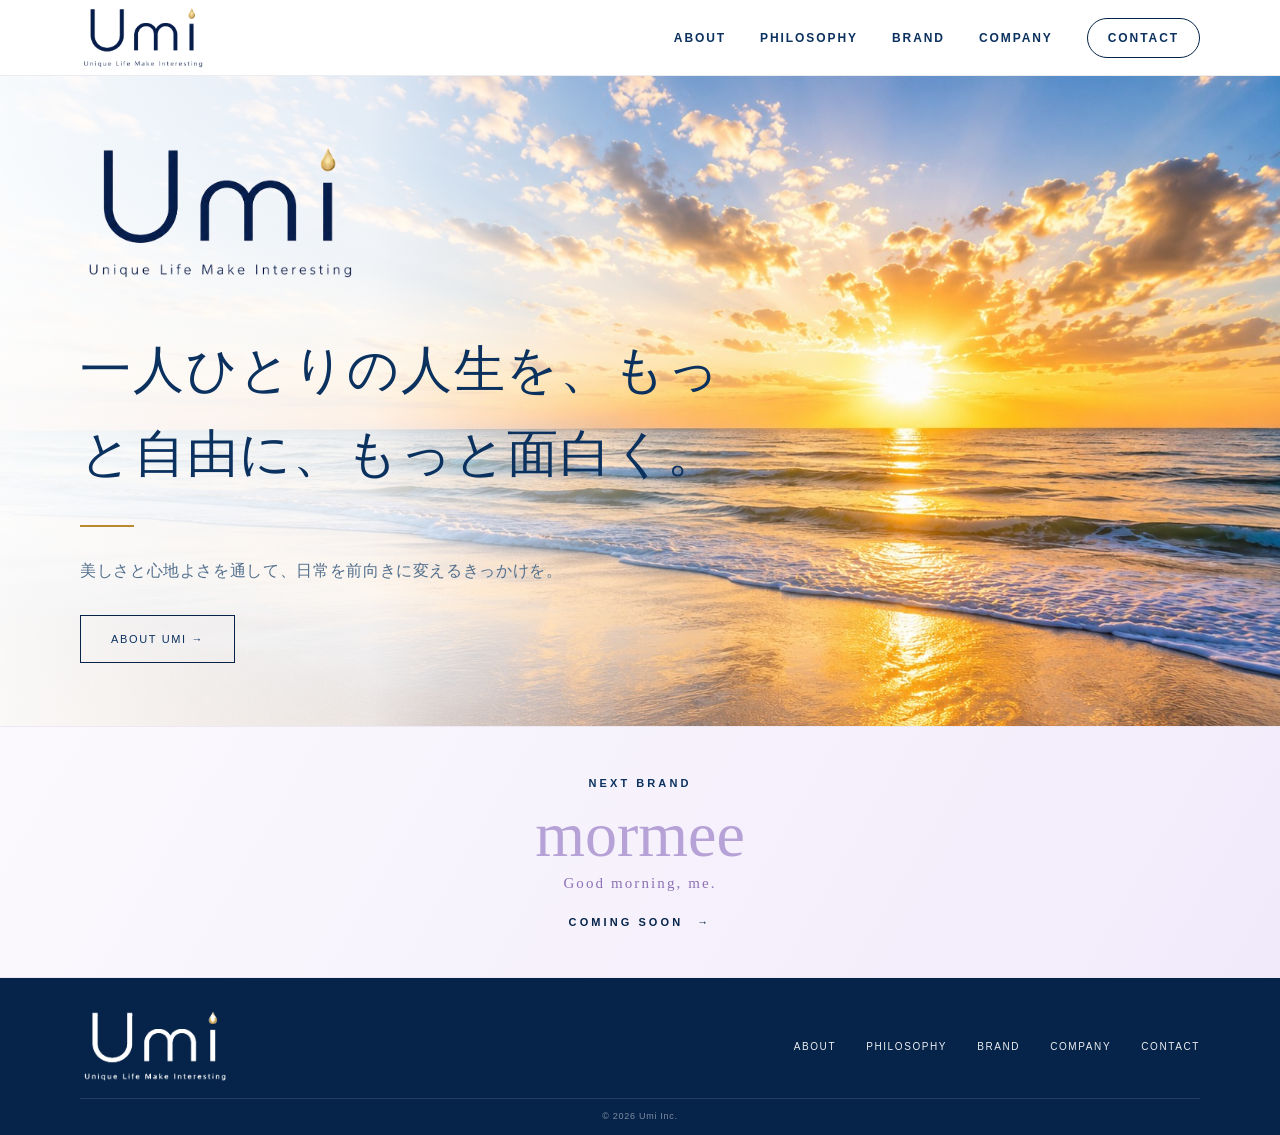
==== index.html @ b60932fe "Add files via upload" ====
<!doctype html>
<html lang="ja">
<head>
<meta charset="utf-8">
<meta name="viewport" content="width=device-width,initial-scale=1">
<title>Umi株式会社 | Unique Life Make Interesting</title>
<link rel="stylesheet" href="style.css">
</head>
<body>
<header>
  <div class="wrap nav">
    <a href="index.html"><img class="nav-logo" src="umi-logo.png" alt="Umi"></a>
    <nav class="navlinks">
      <a href="about.html">ABOUT</a>
      <a href="philosophy.html">PHILOSOPHY</a>
      <a href="brand.html">BRAND</a>
      <a href="company.html">COMPANY</a>
      <a class="contact" href="mailto:info@umi-beauty.com">CONTACT</a>
    </nav>
  </div>
</header>

<main>
  <section class="hero">
    <div class="wrap hero-inner">
      <div class="hero-copy">
        <img class="hero-logo" src="umi-logo.png" alt="Umi">
        <h1><span>一人ひとりの人生を、</span><span>もっと自由に、もっと面白く。</span></h1>
        <div class="gold-line"></div>
        <p>美しさと心地よさを通して、日常を前向きに変えるきっかけを。</p>
        <a class="btn" href="about.html">ABOUT UMI →</a>
      </div>
    </div>
  </section>

  <section class="next-brand">
    <a class="next-brand-link" href="brand.html">
      <div class="next-brand-kicker">NEXT BRAND</div>
      <div class="next-brand-name">mormee</div>
      <div class="next-brand-tag">Good morning, me.</div>
      <div class="next-brand-coming">COMING SOON <span>→</span></div>
    </a>
  </section>
</main>

<footer>
  <div class="wrap">
    <div class="footer">
      <a class="footer-brand" href="index.html">
        <img class="footer-logo" src="umi-logo-footer.png" alt="Umi">
      </a>
      <nav class="footer-links">
        <a href="about.html">ABOUT</a>
        <a href="philosophy.html">PHILOSOPHY</a>
        <a href="brand.html">BRAND</a>
        <a href="company.html">COMPANY</a>
        <a href="mailto:info@umi-beauty.com">CONTACT</a>
      </nav>
    </div>
    <div class="copy">© 2026 Umi Inc.</div>
  </div>
</footer>
</body>
</html>
---- style.css ----
:root{
  --deep:#06244a;
  --ink:#0b315f;
  --muted:#6d8198;
  --gold:#b98a2f;
  --lav:#f7f3fb;
  --line:#dfe5eb;
}
*{box-sizing:border-box}
html,body{margin:0;padding:0}
body{font-family:"Yu Mincho","Hiragino Mincho ProN","Noto Serif JP",serif;color:var(--ink);background:#fff}
a{color:inherit;text-decoration:none}
img{display:block;max-width:100%}
.wrap{width:min(1120px,calc(100% - 48px));margin:auto}

/* HEADER */
header{height:76px;background:#fff;border-bottom:1px solid rgba(6,36,74,.08);display:flex;align-items:center;position:relative;z-index:10}
.nav{display:flex;align-items:center;justify-content:space-between}
.nav-logo{width:126px;height:auto}
.navlinks{display:flex;align-items:center;gap:34px;font-family:Arial,sans-serif;font-size:12px;font-weight:700;letter-spacing:.16em}
.navlinks .contact{border:1px solid var(--deep);border-radius:30px;padding:12px 20px}

/* HOME HERO */
.hero{
  min-height:650px;
  background-image:linear-gradient(90deg,rgba(255,255,255,.96) 0%,rgba(255,255,255,.83) 29%,rgba(255,255,255,.18) 54%,rgba(255,255,255,0) 70%),url("home-bg.jpg");
  background-size:cover;
  background-position:center center;
}
.hero-inner{min-height:650px;display:flex;align-items:center}
.hero-copy{width:min(650px,62%);padding:46px 0}
.hero-logo{width:280px;margin-bottom:42px}
.hero h1{font-size:clamp(36px,4vw,60px);line-height:1.65;font-weight:400;letter-spacing:.035em;margin:0}
.gold-line{width:54px;height:2px;background:var(--gold);margin:28px 0}
.hero p{font-size:16px;line-height:2;color:#526f8d;letter-spacing:.04em;margin:0 0 28px}
.btn{display:inline-block;border:1px solid var(--deep);padding:17px 30px;font-family:Arial,sans-serif;font-size:11px;letter-spacing:.15em}

/* COMPACT NEXT BRAND */
.next-brand{background:linear-gradient(120deg,#fbf9fd,#f1eafb);border-top:1px solid #eee8f4;border-bottom:1px solid #eee8f4}
.next-brand-link{min-height:250px;display:flex;flex-direction:column;align-items:center;justify-content:center;padding:38px 20px;transition:.25s}
.next-brand-link:hover{background:rgba(255,255,255,.28)}
.next-brand-kicker,.next-brand-coming{font-family:Arial,sans-serif;font-size:11px;font-weight:700;letter-spacing:.28em}
.next-brand-name{font-size:64px;line-height:1;margin:14px 0 8px;color:#b6a2d6}
.next-brand-tag{font-family:Georgia,serif;font-size:15px;letter-spacing:.14em;color:#8d72b5}
.next-brand-coming{margin-top:24px;color:var(--deep)}
.next-brand-coming span{margin-left:8px}

/* GENERIC INNER PAGES */
.page-hero{padding:68px 0 58px;background:#f7f9fb;border-bottom:1px solid var(--line)}
.crumb{font-family:Arial,sans-serif;font-size:10px;letter-spacing:.12em;color:#7890a8;margin-bottom:34px}
.page-hero h1{font-size:58px;font-weight:400;margin:0 0 18px}
.page-hero p{color:#8191a3}
.image-band{height:330px;background-size:cover;background-position:center}
.about-image{background-image:url("about-bg.jpg")}
.company-image{background-image:url("company-bg.jpg")}
.content{padding:76px 0}
.split{display:grid;grid-template-columns:1.15fr .85fr;gap:70px}
.eyebrow{font-family:Arial,sans-serif;font-size:11px;font-weight:700;letter-spacing:.25em;margin-bottom:28px}
.quote,.title{font-size:36px;line-height:1.65;margin:0 0 24px}
.lead{font-size:15px;line-height:2;color:#647b92}
.box{background:#f7f9fb;padding:44px}
.brand-panel{min-height:520px;background:linear-gradient(rgba(248,244,251,.84),rgba(248,244,251,.84)),url("brand-bg.jpg") center/cover;display:flex;align-items:center;justify-content:center;text-align:center;padding:60px 20px}
.coming{font-family:Arial,sans-serif;font-size:12px;font-weight:700;letter-spacing:.28em}
.mormee{font-size:76px;color:#b5a1d6;margin:18px 0 4px}
.tag{letter-spacing:.14em;color:#8d72b5}
.info{margin:0}.row{display:grid;grid-template-columns:180px 1fr;padding:22px 0;border-bottom:1px solid var(--line)}dt{font-weight:700}

/* PHILOSOPHY */
.philosophy-shell{background:linear-gradient(rgba(255,253,249,.92),rgba(255,253,249,.92)),url("philosophy-bg.jpg") center/cover fixed;padding:70px 20px}
.philosophy-wrap{max-width:850px;margin:auto}
.philosophy-card{background:rgba(255,255,255,.82);padding:60px 70px;box-shadow:0 18px 50px rgba(20,45,70,.06)}
.philosophy-heading{text-align:center;margin-bottom:30px}
.philosophy-heading .jp{font-size:18px;letter-spacing:.18em}
.philosophy-heading h1{font-size:50px;font-weight:400;margin:10px 0}
.rule{width:56px;height:2px;background:var(--gold);margin:22px auto}
.philo-row{display:grid;grid-template-columns:150px 1fr;gap:34px;padding:36px 0;border-bottom:1px solid rgba(185,138,47,.45)}
.icon-wrap{display:flex;justify-content:center}
.philo-icon{width:105px;height:105px;border:1px solid var(--gold);border-radius:50%;display:flex;align-items:center;justify-content:center}
.philo-icon svg{width:68px;fill:none;stroke:var(--ink);stroke-width:1.8}
.philo-copy .label{font-size:25px;color:var(--gold);letter-spacing:.12em}
.philo-copy .sub{font-size:19px;font-weight:700;margin:10px 0}
.philo-copy p{white-space:pre-line;line-height:1.9;margin:0}
.ripple-mark{text-align:center;padding-top:28px}.ripple-mark svg{width:72px;fill:none;stroke:var(--gold);stroke-width:1.5}

/* FOOTER */
footer{background:var(--deep);color:#fff;padding:24px 0 14px}
.footer{min-height:88px;display:flex;align-items:center;justify-content:space-between;gap:36px}
.footer-brand{display:block}
.footer-logo{width:150px;height:auto}
.footer-links{display:flex;align-items:center;gap:30px;flex-wrap:wrap;font-family:Arial,sans-serif;font-size:10px;letter-spacing:.16em}
.footer-links a{opacity:.92}
.copy{text-align:center;border-top:1px solid rgba(255,255,255,.12);padding-top:12px;margin-top:8px;font-family:Arial,sans-serif;font-size:9px;letter-spacing:.08em;color:rgba(255,255,255,.48)}

@media(max-width:800px){
  .wrap{width:min(100% - 30px,1120px)}
  header{height:auto;padding:14px 0}
  .nav{align-items:flex-start}.nav-logo{width:105px}
  .navlinks{gap:12px;font-size:9px;flex-wrap:wrap;justify-content:flex-end}
  .navlinks .contact{padding:8px 12px}
  .hero,.hero-inner{min-height:620px}
  .hero{background-image:linear-gradient(90deg,rgba(255,255,255,.93),rgba(255,255,255,.50)),url("home-bg.jpg");background-position:62% center}
  .hero-copy{width:100%}.hero-logo{width:220px}
  .hero h1{font-size:36px}
  .next-brand-name{font-size:54px}
  .split{grid-template-columns:1fr;gap:30px}
  .philosophy-card{padding:40px 24px}
  .philo-row{grid-template-columns:1fr}.philo-copy{text-align:center}
  .footer{flex-direction:column;justify-content:center;text-align:center;padding:10px 0}
  .footer-links{justify-content:center;gap:18px}
  .footer-logo{width:135px}
}
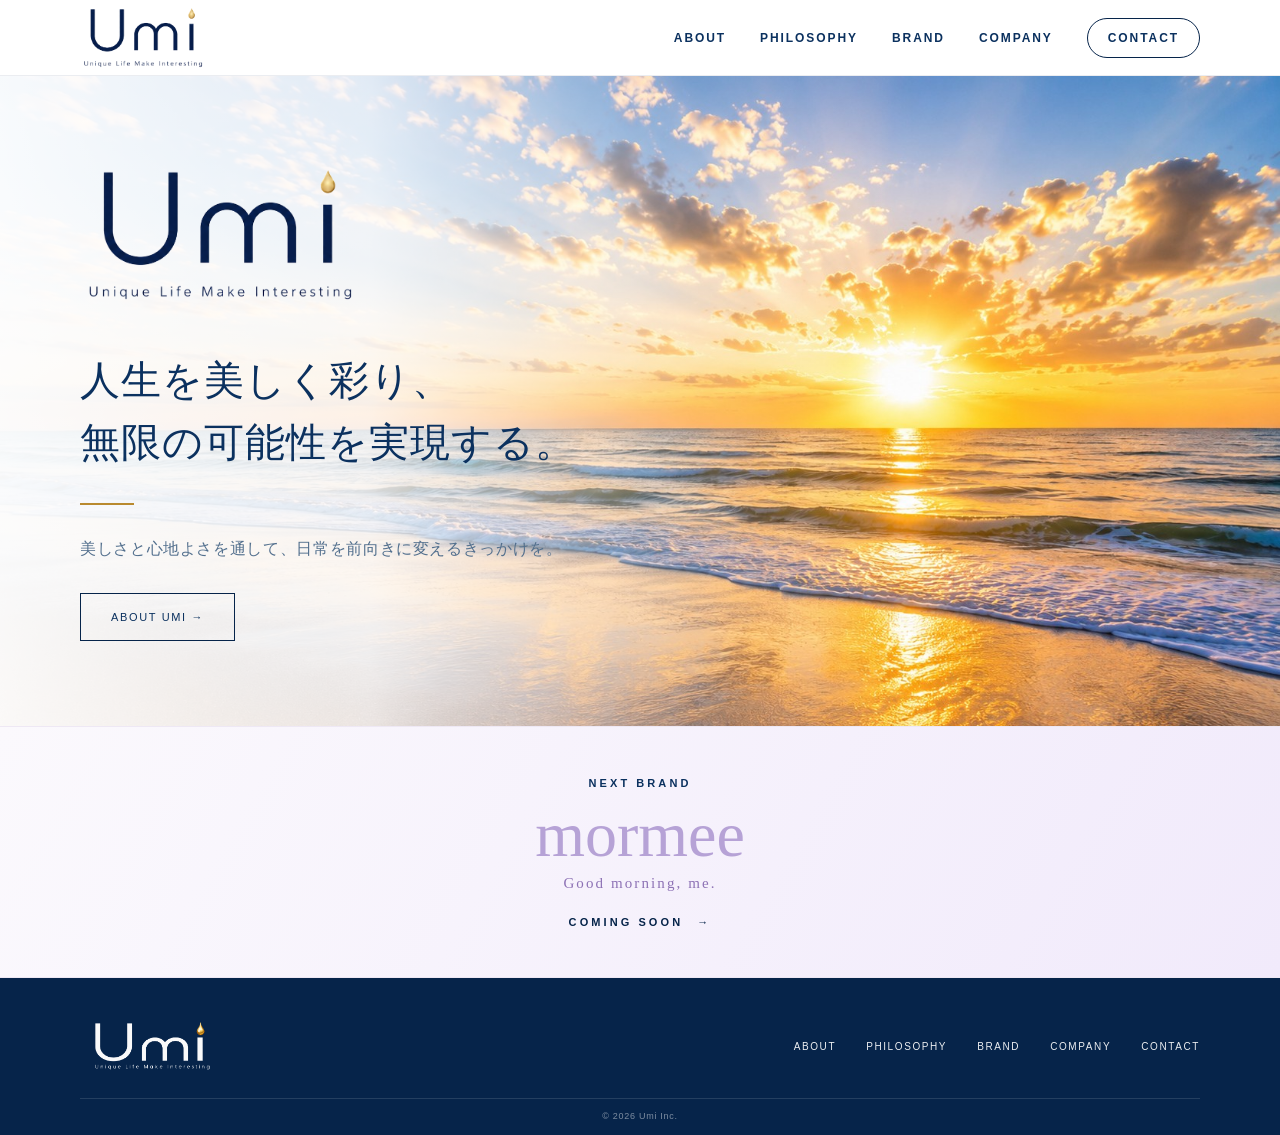
==== commit 01179977: "Update index.html" ====
--- a/index.html
+++ b/index.html
@@ -25,7 +25,7 @@
     <div class="wrap hero-inner">
       <div class="hero-copy">
         <img class="hero-logo" src="umi-logo.png" alt="Umi">
-        <h1><span>一人ひとりの人生を、</span><span>もっと自由に、もっと面白く。</span></h1>
+        <h1><span>人生を美しく彩り、</span><span>無限の可能性を実現する。</span></h1>
         <div class="gold-line"></div>
         <p>美しさと心地よさを通して、日常を前向きに変えるきっかけを。</p>
         <a class="btn" href="about.html">ABOUT UMI →</a>
@@ -61,4 +61,4 @@
   </div>
 </footer>
 </body>
-</html>+</html>
--- a/style.css
+++ b/style.css
@@ -31,7 +31,8 @@
 .hero-inner{min-height:650px;display:flex;align-items:center}
 .hero-copy{width:min(650px,62%);padding:46px 0}
 .hero-logo{width:280px;margin-bottom:42px}
-.hero h1{font-size:clamp(36px,4vw,60px);line-height:1.65;font-weight:400;letter-spacing:.035em;margin:0}
+.hero h1{font-size:clamp(32px,3.15vw,48px);line-height:1.55;font-weight:400;letter-spacing:.025em;margin:0}
+.hero h1 span{display:block;white-space:nowrap}
 .gold-line{width:54px;height:2px;background:var(--gold);margin:28px 0}
 .hero p{font-size:16px;line-height:2;color:#526f8d;letter-spacing:.04em;margin:0 0 28px}
 .btn{display:inline-block;border:1px solid var(--deep);padding:17px 30px;font-family:Arial,sans-serif;font-size:11px;letter-spacing:.15em}
@@ -101,7 +102,8 @@
   .hero,.hero-inner{min-height:620px}
   .hero{background-image:linear-gradient(90deg,rgba(255,255,255,.93),rgba(255,255,255,.50)),url("home-bg.jpg");background-position:62% center}
   .hero-copy{width:100%}.hero-logo{width:220px}
-  .hero h1{font-size:36px}
+  .hero h1{font-size:clamp(27px,7vw,36px);line-height:1.5}
+  .hero h1 span{white-space:normal}
   .next-brand-name{font-size:54px}
   .split{grid-template-columns:1fr;gap:30px}
   .philosophy-card{padding:40px 24px}
@@ -110,3 +112,63 @@
   .footer-links{justify-content:center;gap:18px}
   .footer-logo{width:135px}
 }
+
+/* ===== Umi HOME mobile optimization ===== */
+@media (max-width: 800px) {
+  .hero {
+    background-image: url("home-mobile-bg.jpg") !important;
+    background-size: cover !important;
+    background-position: center top !important;
+    background-repeat: no-repeat !important;
+    min-height: calc(100svh - 90px);
+  }
+
+  .hero::before {
+    background: linear-gradient(
+      90deg,
+      rgba(255,255,255,.38) 0%,
+      rgba(255,255,255,.20) 48%,
+      rgba(255,255,255,.04) 100%
+    ) !important;
+  }
+
+  .hero-copy {
+    width: 100% !important;
+    max-width: none !important;
+    padding: 34px 28px 48px !important;
+  }
+
+  .hero-logo {
+    width: min(58vw, 270px) !important;
+    margin-bottom: 42px !important;
+  }
+
+  .hero h1 {
+    font-size: clamp(27px, 7.1vw, 36px) !important;
+    line-height: 1.62 !important;
+    letter-spacing: .015em !important;
+  }
+
+  .hero h1 span {
+    display: block !important;
+    white-space: nowrap !important;
+  }
+
+  .hero-lead,
+  .hero p {
+    font-size: clamp(15px, 4.1vw, 19px) !important;
+    line-height: 1.9 !important;
+    max-width: 92% !important;
+  }
+}
+
+@media (max-width: 430px) {
+  .hero h1 {
+    font-size: clamp(25px, 6.7vw, 31px) !important;
+  }
+
+  .hero-copy {
+    padding-left: 24px !important;
+    padding-right: 24px !important;
+  }
+}
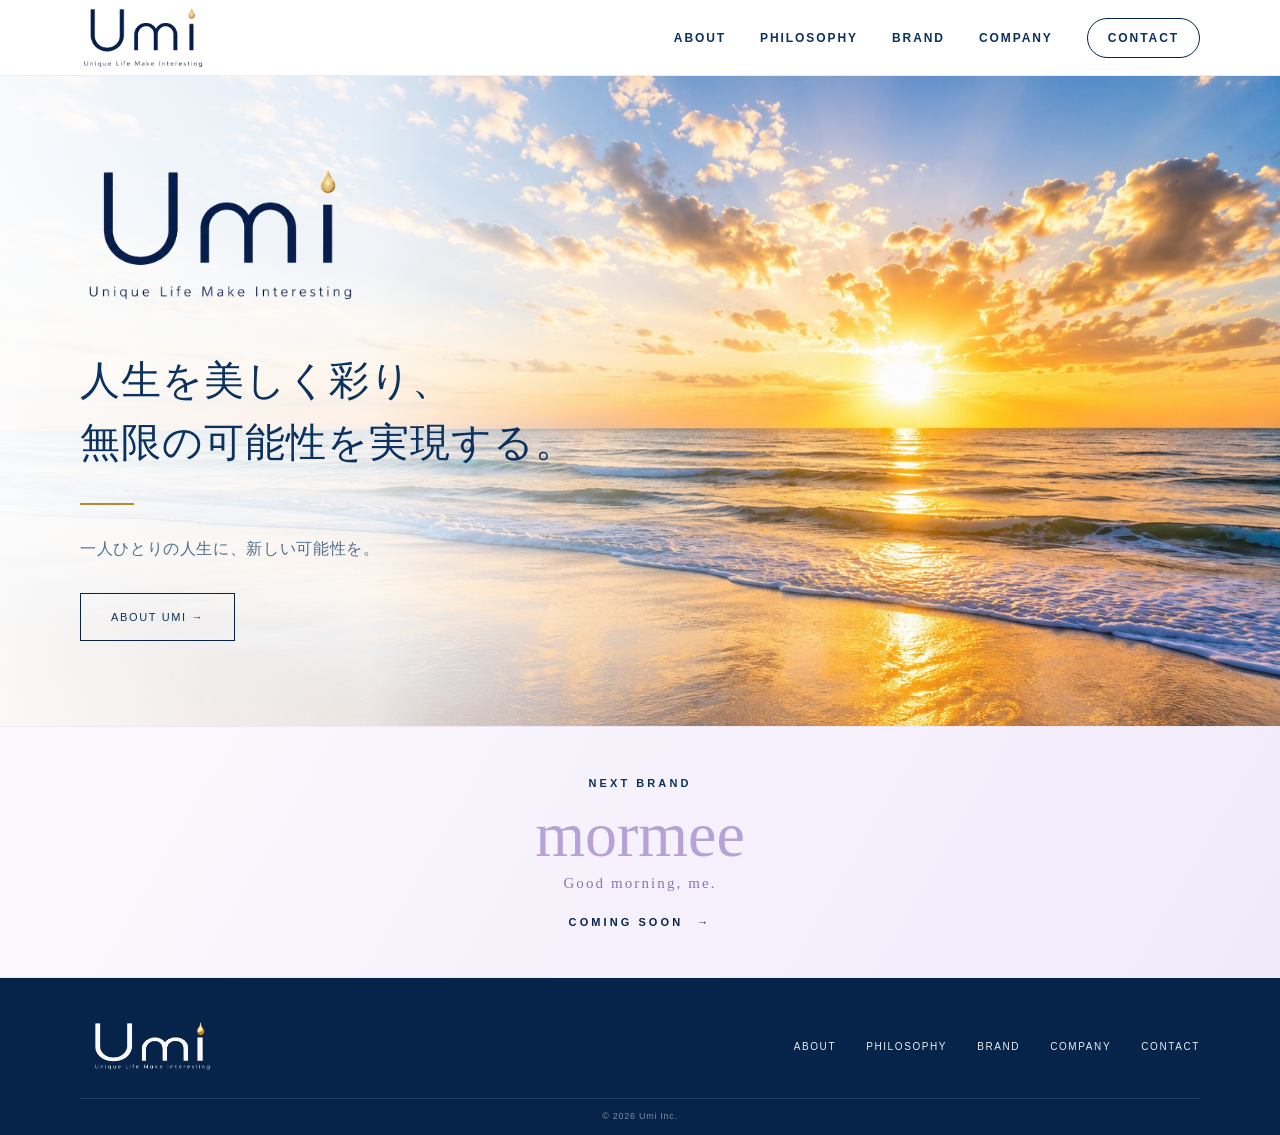
==== commit 9e1525bc: "Update index.html" ====
--- a/index.html
+++ b/index.html
@@ -27,7 +27,7 @@
         <img class="hero-logo" src="umi-logo.png" alt="Umi">
         <h1><span>人生を美しく彩り、</span><span>無限の可能性を実現する。</span></h1>
         <div class="gold-line"></div>
-        <p>美しさと心地よさを通して、日常を前向きに変えるきっかけを。</p>
+        <p>一人ひとりの人生に、新しい可能性を。</p>
         <a class="btn" href="about.html">ABOUT UMI →</a>
       </div>
     </div>
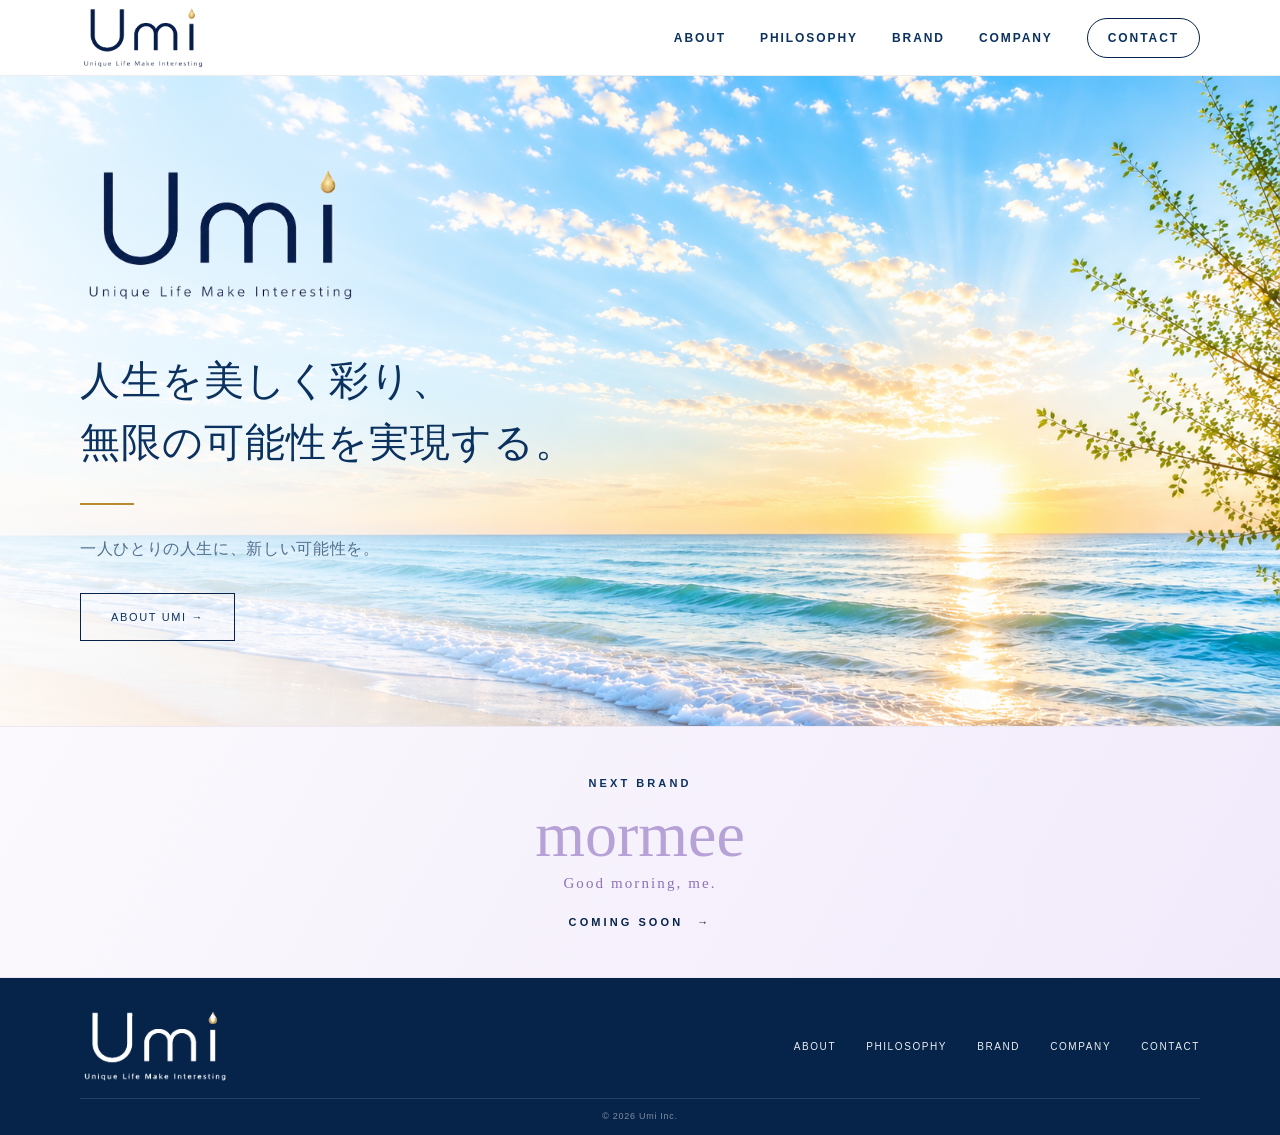
==== commit 8d0d6b81: "Add files via upload" ====
--- a/index.html
+++ b/index.html
@@ -15,7 +15,7 @@
       <a href="philosophy.html">PHILOSOPHY</a>
       <a href="brand.html">BRAND</a>
       <a href="company.html">COMPANY</a>
-      <a class="contact" href="mailto:info@umi-beauty.com">CONTACT</a>
+      <a class="contact" href="contact.html">CONTACT</a>
     </nav>
   </div>
 </header>
@@ -54,7 +54,7 @@
         <a href="philosophy.html">PHILOSOPHY</a>
         <a href="brand.html">BRAND</a>
         <a href="company.html">COMPANY</a>
-        <a href="mailto:info@umi-beauty.com">CONTACT</a>
+        <a href="contact.html">CONTACT</a>
       </nav>
     </div>
     <div class="copy">© 2026 Umi Inc.</div>
--- a/style.css
+++ b/style.css
@@ -24,7 +24,7 @@
 /* HOME HERO */
 .hero{
   min-height:650px;
-  background-image:linear-gradient(90deg,rgba(255,255,255,.96) 0%,rgba(255,255,255,.83) 29%,rgba(255,255,255,.18) 54%,rgba(255,255,255,0) 70%),url("home-bg.jpg");
+  background-image:linear-gradient(90deg,rgba(255,255,255,.96) 0%,rgba(255,255,255,.83) 29%,rgba(255,255,255,.18) 54%,rgba(255,255,255,0) 70%),url("home-desktop-bg.png");
   background-size:cover;
   background-position:center center;
 }
@@ -100,7 +100,7 @@
   .navlinks{gap:12px;font-size:9px;flex-wrap:wrap;justify-content:flex-end}
   .navlinks .contact{padding:8px 12px}
   .hero,.hero-inner{min-height:620px}
-  .hero{background-image:linear-gradient(90deg,rgba(255,255,255,.93),rgba(255,255,255,.50)),url("home-bg.jpg");background-position:62% center}
+  .hero{background-image:linear-gradient(90deg,rgba(255,255,255,.93),rgba(255,255,255,.50)),url("home-desktop-bg.png");background-position:62% center}
   .hero-copy{width:100%}.hero-logo{width:220px}
   .hero h1{font-size:clamp(27px,7vw,36px);line-height:1.5}
   .hero h1 span{white-space:normal}
@@ -113,62 +113,896 @@
   .footer-logo{width:135px}
 }
 
-/* ===== Umi HOME mobile optimization ===== */
-@media (max-width: 800px) {
-  .hero {
-    background-image: url("home-mobile-bg.jpg") !important;
-    background-size: cover !important;
-    background-position: center top !important;
-    background-repeat: no-repeat !important;
-    min-height: calc(100svh - 90px);
-  }
-
-  .hero::before {
-    background: linear-gradient(
-      90deg,
-      rgba(255,255,255,.38) 0%,
-      rgba(255,255,255,.20) 48%,
-      rgba(255,255,255,.04) 100%
-    ) !important;
-  }
-
-  .hero-copy {
-    width: 100% !important;
-    max-width: none !important;
-    padding: 34px 28px 48px !important;
-  }
-
-  .hero-logo {
-    width: min(58vw, 270px) !important;
-    margin-bottom: 42px !important;
-  }
-
-  .hero h1 {
-    font-size: clamp(27px, 7.1vw, 36px) !important;
-    line-height: 1.62 !important;
-    letter-spacing: .015em !important;
-  }
-
-  .hero h1 span {
-    display: block !important;
-    white-space: nowrap !important;
-  }
-
-  .hero-lead,
-  .hero p {
-    font-size: clamp(15px, 4.1vw, 19px) !important;
-    line-height: 1.9 !important;
-    max-width: 92% !important;
-  }
-}
-
-@media (max-width: 430px) {
-  .hero h1 {
-    font-size: clamp(25px, 6.7vw, 31px) !important;
-  }
-
-  .hero-copy {
-    padding-left: 24px !important;
-    padding-right: 24px !important;
-  }
-}
+
+/* =========================================================
+   ABOUT v4 — image and text separated, balanced wide layout
+   ========================================================= */
+
+.about-v2{
+  background:#fff;
+}
+
+.about-intro{
+  width:100%;
+  min-height:560px;
+  display:grid;
+  grid-template-columns:35% 65%;
+  background:#fff;
+}
+
+.about-intro-copy{
+  padding:56px 44px 48px clamp(54px,5.6vw,108px);
+  display:flex;
+  flex-direction:column;
+  justify-content:center;
+  position:relative;
+  z-index:2;
+  background:#fff;
+}
+
+.about-label{
+  color:var(--gold);
+  font-family:Georgia,"Times New Roman",serif;
+  font-size:20px;
+  letter-spacing:.08em;
+  margin-bottom:24px;
+}
+
+.about-label:after{
+  content:"";
+  display:block;
+  width:122px;
+  height:1px;
+  background:var(--gold);
+  margin-top:8px;
+}
+
+.about-intro h1{
+  margin:0;
+  color:var(--deep);
+  font-weight:400;
+  font-size:clamp(34px,3vw,48px);
+  line-height:1.52;
+  letter-spacing:.025em;
+}
+
+.about-intro h1 span{
+  display:block;
+  white-space:nowrap;
+}
+
+.about-gold-line{
+  width:46px;
+  height:2px;
+  background:var(--gold);
+  margin:26px 0 22px;
+}
+
+.about-intro-copy p{
+  margin:0 0 18px;
+  color:#24496e;
+  font-size:14px;
+  line-height:1.95;
+  letter-spacing:.015em;
+}
+
+.about-intro-image{
+  min-height:560px;
+  background-image:url("about-visual.jpg");
+  background-size:cover;
+  background-position:center center;
+  background-repeat:no-repeat;
+}
+
+/* VALUES */
+.about-values{
+  padding:34px 0 54px;
+  background:linear-gradient(180deg,#fbfaf9 0%,#fff 100%);
+  border-top:1px solid rgba(185,138,47,.12);
+}
+
+.about-values-title{
+  display:flex;
+  align-items:center;
+  justify-content:center;
+  gap:20px;
+  margin-bottom:26px;
+}
+
+.about-values-title span{
+  width:56px;
+  height:1px;
+  background:rgba(185,138,47,.65);
+}
+
+.about-values-title h2{
+  margin:0;
+  font-weight:400;
+  color:var(--deep);
+  font-size:24px;
+  letter-spacing:.08em;
+}
+
+.about-values-grid{
+  display:grid;
+  grid-template-columns:repeat(5,1fr);
+  align-items:start;
+}
+
+.about-value{
+  text-align:center;
+  padding:4px 20px 0;
+  min-height:210px;
+  border-right:1px solid rgba(185,138,47,.22);
+}
+
+.about-value:last-child{
+  border-right:none;
+}
+
+.about-value-icon{
+  width:44px;
+  height:44px;
+  border:1px solid #476b8d;
+  border-radius:50%;
+  display:flex;
+  align-items:center;
+  justify-content:center;
+  margin:0 auto 14px;
+}
+
+.about-value-icon svg{
+  width:26px;
+  height:26px;
+  fill:none;
+  stroke:#173f68;
+  stroke-width:1.8;
+  stroke-linecap:round;
+  stroke-linejoin:round;
+}
+
+.about-value h3{
+  margin:0 0 10px;
+  color:var(--gold);
+  font-size:15px;
+  font-weight:400;
+  line-height:1.55;
+}
+
+.about-value p{
+  margin:0 auto;
+  color:#395b7a;
+  font-size:11.5px;
+  line-height:1.85;
+  max-width:170px;
+}
+
+@media(max-width:1100px){
+  .about-intro{
+    grid-template-columns:42% 58%;
+  }
+  .about-intro-copy{
+    padding-left:44px;
+  }
+  .about-intro h1{
+    font-size:40px;
+  }
+}
+
+@media(max-width:850px){
+  .about-intro{
+    grid-template-columns:1fr;
+  }
+
+  .about-intro-copy{
+    padding:52px 7vw 42px;
+  }
+
+  .about-intro-image{
+    min-height:380px;
+    background-position:center center;
+  }
+
+  .about-values-grid{
+    grid-template-columns:repeat(2,1fr);
+    gap:26px 0;
+  }
+
+  .about-value{
+    border-right:none;
+    border-bottom:1px solid rgba(185,138,47,.18);
+    padding-bottom:26px;
+  }
+
+  .about-value:last-child{
+    grid-column:1/-1;
+    border-bottom:none;
+  }
+}
+
+@media(max-width:600px){
+  .about-intro h1{
+    font-size:33px;
+  }
+
+  .about-intro h1 span{
+    white-space:normal;
+  }
+
+  .about-intro-copy p{
+    font-size:13px;
+  }
+
+  .about-intro-image{
+    min-height:280px;
+  }
+
+  .about-values-title{
+    gap:10px;
+  }
+
+  .about-values-title span{
+    width:30px;
+  }
+
+  .about-values-title h2{
+    font-size:19px;
+  }
+
+  .about-values-grid{
+    grid-template-columns:1fr;
+  }
+
+  .about-value:last-child{
+    grid-column:auto;
+  }
+}
+
+
+
+
+/* =========================================================
+   PHILOSOPHY v2
+   Hero image and all text/icons are separate
+   Image file: philosophy-visual.jpg
+   ========================================================= */
+
+.navlinks .is-current{
+  position:relative;
+}
+.navlinks .is-current:after{
+  content:"";
+  position:absolute;
+  left:50%;
+  bottom:-12px;
+  width:34px;
+  height:1px;
+  transform:translateX(-50%);
+  background:var(--gold);
+}
+
+.philosophy-v2{
+  background:#fff;
+}
+
+.philosophy-hero{
+  min-height:470px;
+  position:relative;
+  overflow:hidden;
+  background:#f9f7f3;
+}
+
+.philosophy-hero-image{
+  position:absolute;
+  inset:0;
+  background-image:url("philosophy-visual.jpg");
+  background-size:cover;
+  background-position:center center;
+  background-repeat:no-repeat;
+}
+
+.philosophy-hero-copy{
+  position:relative;
+  z-index:2;
+  min-height:470px;
+  width:min(1120px,calc(100% - 48px));
+  margin:0 auto;
+  display:flex;
+  flex-direction:column;
+  justify-content:center;
+  align-items:flex-start;
+}
+
+.philosophy-hero h1{
+  margin:0;
+  color:var(--deep);
+  font-family:Arial,sans-serif;
+  font-weight:400;
+  font-size:clamp(42px,4.4vw,68px);
+  letter-spacing:.18em;
+}
+
+.philosophy-hero p{
+  margin:24px 0 0;
+  color:#24496e;
+  font-size:17px;
+  letter-spacing:.12em;
+}
+
+.philosophy-gold-line{
+  width:52px;
+  height:2px;
+  background:var(--gold);
+  margin-top:26px;
+}
+
+.philosophy-list{
+  padding:28px 0 18px;
+  background:linear-gradient(180deg,#fff 0%,#fdfcfb 100%);
+}
+
+.philosophy-container{
+  width:min(880px,calc(100% - 48px));
+  margin:0 auto;
+}
+
+.philosophy-item{
+  min-height:230px;
+  display:grid;
+  grid-template-columns:150px 86px 1fr;
+  align-items:center;
+  gap:28px;
+  padding:34px 0;
+  border-bottom:1px solid rgba(185,138,47,.48);
+}
+
+.philosophy-item:last-child{
+  border-bottom:none;
+}
+
+.philosophy-icon{
+  width:126px;
+  height:126px;
+  border:1px solid var(--gold);
+  border-radius:50%;
+  display:flex;
+  align-items:center;
+  justify-content:center;
+}
+
+.philosophy-icon svg{
+  width:70px;
+  height:70px;
+  fill:none;
+  stroke:var(--deep);
+  stroke-width:1.8;
+  stroke-linecap:round;
+  stroke-linejoin:round;
+}
+
+.philosophy-number{
+  align-self:start;
+  padding-top:12px;
+  color:#d9d6d0;
+  font-family:Georgia,"Times New Roman",serif;
+  font-size:58px;
+  font-weight:400;
+  line-height:1;
+}
+
+.philosophy-copy{
+  padding:4px 0;
+}
+
+.philosophy-copy h2{
+  margin:0;
+  color:var(--deep);
+  font-family:Arial,sans-serif;
+  font-size:24px;
+  font-weight:700;
+  letter-spacing:.16em;
+}
+
+.philosophy-small-line{
+  width:38px;
+  height:2px;
+  background:var(--gold);
+  margin:13px 0 22px;
+}
+
+.philosophy-copy p{
+  margin:0 0 11px;
+  color:#24496e;
+  font-size:15px;
+  line-height:1.9;
+  letter-spacing:.025em;
+}
+
+.philosophy-copy .philosophy-en{
+  font-family:Georgia,"Times New Roman",serif;
+  font-size:18px;
+  letter-spacing:.04em;
+  color:#123a64;
+}
+
+.philosophy-closing{
+  padding:28px 20px 32px;
+  text-align:center;
+  background:linear-gradient(90deg,#f5f8fd,#fff8f8,#f7f5ff);
+  color:var(--deep);
+  font-size:18px;
+  letter-spacing:.08em;
+}
+
+/* Tablet */
+@media(max-width:900px){
+  .philosophy-hero,
+  .philosophy-hero-copy{
+    min-height:400px;
+  }
+
+  .philosophy-item{
+    grid-template-columns:120px 68px 1fr;
+    gap:20px;
+  }
+
+  .philosophy-icon{
+    width:102px;
+    height:102px;
+  }
+
+  .philosophy-icon svg{
+    width:58px;
+    height:58px;
+  }
+
+  .philosophy-number{
+    font-size:46px;
+  }
+}
+
+/* Mobile */
+@media(max-width:650px){
+  .navlinks .is-current:after{
+    display:none;
+  }
+
+  .philosophy-hero,
+  .philosophy-hero-copy{
+    min-height:340px;
+  }
+
+  .philosophy-hero-image{
+    background-position:62% center;
+  }
+
+  .philosophy-hero-copy{
+    width:calc(100% - 36px);
+    justify-content:flex-end;
+    padding-bottom:44px;
+  }
+
+  .philosophy-hero h1{
+    font-size:36px;
+    letter-spacing:.12em;
+  }
+
+  .philosophy-hero p{
+    margin-top:16px;
+    font-size:13px;
+    letter-spacing:.08em;
+  }
+
+  .philosophy-gold-line{
+    margin-top:18px;
+  }
+
+  .philosophy-container{
+    width:calc(100% - 36px);
+  }
+
+  .philosophy-item{
+    grid-template-columns:72px 1fr;
+    grid-template-areas:
+      "icon number"
+      "copy copy";
+    gap:10px 18px;
+    padding:30px 0 32px;
+  }
+
+  .philosophy-icon{
+    grid-area:icon;
+    width:68px;
+    height:68px;
+  }
+
+  .philosophy-icon svg{
+    width:39px;
+    height:39px;
+  }
+
+  .philosophy-number{
+    grid-area:number;
+    align-self:center;
+    padding:0;
+    font-size:40px;
+  }
+
+  .philosophy-copy{
+    grid-area:copy;
+    padding-top:10px;
+  }
+
+  .philosophy-copy h2{
+    font-size:20px;
+  }
+
+  .philosophy-small-line{
+    margin:10px 0 16px;
+  }
+
+  .philosophy-copy p{
+    font-size:14px;
+    line-height:1.85;
+  }
+
+  .philosophy-copy .philosophy-en{
+    font-size:16px;
+  }
+
+  .philosophy-closing{
+    font-size:14px;
+    line-height:1.8;
+    padding:24px 28px;
+  }
+}
+
+
+/* =========================================================
+   FINAL HOME BACKGROUND RULES
+   Desktop/tablet: home-desktop-bg.png
+   Mobile: home-mobile-bg.png
+   ========================================================= */
+.hero{
+  background-image:
+    linear-gradient(90deg,
+      rgba(255,255,255,.88) 0%,
+      rgba(255,255,255,.68) 26%,
+      rgba(255,255,255,.18) 50%,
+      rgba(255,255,255,0) 68%
+    ),
+    url("home-desktop-bg.png") !important;
+  background-size:cover !important;
+  background-position:center center !important;
+  background-repeat:no-repeat !important;
+}
+
+@media (max-width:768px){
+  .hero{
+    background-image:url("home-mobile-bg.png") !important;
+    background-size:cover !important;
+    background-position:center center !important;
+    background-repeat:no-repeat !important;
+  }
+}
+
+
+/* =========================================================
+   BRAND / mormee v1
+   Image, logo and text are separate
+   ========================================================= */
+
+.brand-page{
+  background:#fff;
+}
+
+.brand-mormee{
+  min-height:760px;
+  position:relative;
+  overflow:hidden;
+  display:flex;
+  align-items:center;
+  background:linear-gradient(135deg,#fbf9fc 0%,#f6f0fa 52%,#f9f5fb 100%);
+}
+
+.brand-mormee-visual{
+  position:absolute;
+  inset:0;
+  background-image:url("brand-visual.jpg");
+  background-size:cover;
+  background-position:center center;
+  background-repeat:no-repeat;
+}
+
+.brand-mormee:after{
+  content:"";
+  position:absolute;
+  inset:0;
+  background:linear-gradient(90deg,
+    rgba(250,248,252,.98) 0%,
+    rgba(250,248,252,.94) 30%,
+    rgba(250,248,252,.58) 49%,
+    rgba(250,248,252,.06) 72%);
+  pointer-events:none;
+}
+
+.brand-mormee-copy{
+  position:relative;
+  z-index:2;
+  width:min(560px,44vw);
+  margin-left:max(64px,8vw);
+  text-align:center;
+  color:#9f88bb;
+}
+
+.mormee-logo{
+  width:min(390px,100%);
+  height:auto;
+  display:block;
+  margin:0 auto 12px;
+}
+
+.mormee-tagline{
+  margin:0;
+  font-family:Arial,sans-serif;
+  font-size:18px;
+  letter-spacing:.16em;
+  color:#8f75ad;
+}
+
+.brand-gold-line{
+  width:46px;
+  height:2px;
+  background:var(--gold);
+  margin:34px auto 32px;
+}
+
+.brand-mormee h1{
+  margin:0;
+  font-weight:400;
+  font-size:clamp(30px,3vw,46px);
+  line-height:1.55;
+  letter-spacing:.06em;
+  color:#9a82b7;
+}
+
+.mormee-category{
+  margin:24px 0 0;
+  font-size:18px;
+  letter-spacing:.18em;
+  color:#977caf;
+}
+
+.mormee-coming{
+  margin:56px 0 0;
+  font-family:Arial,sans-serif;
+  font-size:24px;
+  letter-spacing:.32em;
+  color:#9176ac;
+}
+
+@media(max-width:900px){
+  .brand-mormee{
+    min-height:720px;
+  }
+  .brand-mormee-copy{
+    width:min(520px,52vw);
+    margin-left:5vw;
+  }
+  .mormee-logo{
+    width:min(330px,100%);
+  }
+}
+
+@media(max-width:650px){
+  .brand-mormee{
+    min-height:760px;
+    align-items:flex-start;
+    padding-top:80px;
+  }
+
+  .brand-mormee-visual{
+    background-position:68% center;
+  }
+
+  .brand-mormee:after{
+    background:linear-gradient(180deg,
+      rgba(250,248,252,.97) 0%,
+      rgba(250,248,252,.88) 48%,
+      rgba(250,248,252,.28) 72%,
+      rgba(250,248,252,.04) 100%);
+  }
+
+  .brand-mormee-copy{
+    width:calc(100% - 40px);
+    margin:0 auto;
+  }
+
+  .mormee-logo{
+    width:265px;
+  }
+
+  .mormee-tagline{
+    font-size:14px;
+  }
+
+  .brand-mormee h1{
+    font-size:31px;
+  }
+
+  .mormee-category{
+    font-size:15px;
+  }
+
+  .mormee-coming{
+    font-size:19px;
+    margin-top:42px;
+  }
+}
+/* ===== BRAND 採用画像用：既存 style.css の一番最後に追加 ===== */
+
+.navlinks .is-current{
+  position:relative;
+}
+
+.navlinks .is-current::after{
+  content:"";
+  position:absolute;
+  left:50%;
+  bottom:-12px;
+  width:34px;
+  height:1px;
+  background:var(--gold);
+  transform:translateX(-50%);
+}
+
+.brand-approved-hero{
+  width:100%;
+  overflow:hidden;
+  background:#f8f5fa;
+}
+
+.brand-approved-hero img{
+  display:block;
+  width:100%;
+  height:auto;
+}
+
+@media(max-width:700px){
+  .navlinks .is-current::after{
+    display:none;
+  }
+
+  .brand-approved-hero{
+    overflow:hidden;
+  }
+
+  .brand-approved-hero img{
+    width:100%;
+    height:auto;
+  }
+}
+
+/* ===== COMPANY PAGE：現在の正常な style.css の一番最後に追加 ===== */
+.navlinks .is-current{position:relative}
+.navlinks .is-current::after{content:"";position:absolute;left:50%;bottom:-12px;width:34px;height:1px;background:var(--gold);transform:translateX(-50%)}
+
+.company-page{background:#fff}
+.company-hero{min-height:355px;display:flex;align-items:center;background:linear-gradient(110deg,#f7f4ef 0%,#fff 56%,#f0eee8 100%);position:relative;overflow:hidden}
+.company-hero:after{content:"";position:absolute;right:-3%;top:-20%;width:38%;height:150%;background:radial-gradient(ellipse at center,rgba(120,145,100,.15),transparent 65%);transform:rotate(-14deg)}
+.company-hero-inner{position:relative;z-index:1;width:100%}
+.company-kicker{font-family:Georgia,serif;font-size:48px;letter-spacing:.06em;color:var(--deep);margin:0 0 8px}
+.company-hero h1{font-size:21px;font-weight:400;letter-spacing:.24em;margin:0;color:var(--deep)}
+.company-gold-line{width:34px;height:1px;background:var(--gold);margin-top:28px}
+.company-profile{padding:64px 0 72px}
+.company-profile-inner{max-width:900px}
+.company-lead{text-align:center;font-size:19px;letter-spacing:.06em;line-height:2;margin:0 0 48px;color:var(--deep)}
+.company-table{margin:0;background:#fff;border:1px solid #eee9e2;border-radius:10px;padding:18px 30px;box-shadow:0 10px 30px rgba(6,36,74,.06)}
+.company-table>div{display:grid;grid-template-columns:180px 1fr;border-bottom:1px solid #e4e5e8;min-height:78px;align-items:center}
+.company-table>div:last-child{border-bottom:0}
+.company-table dt{font-size:15px;letter-spacing:.08em;padding-left:20px;color:var(--deep)}
+.company-table dd{margin:0;padding:0 30px;border-left:1px solid #e4e5e8;font-size:17px;letter-spacing:.04em;line-height:1.7}
+.company-table a{color:inherit}
+.company-closing{text-align:center;padding:48px 20px 52px;background:linear-gradient(120deg,#faf8f4,#fff,#f4f1eb);color:var(--deep)}
+.company-closing p{font-size:17px;line-height:2;letter-spacing:.07em;margin:0}
+.company-closing .company-gold-line{margin:28px auto 0}
+
+@media(max-width:700px){
+ .navlinks .is-current::after{display:none}
+ .company-hero{min-height:260px}
+ .company-kicker{font-size:38px}
+ .company-hero h1{font-size:17px}
+ .company-profile{padding:44px 0 50px}
+ .company-lead{font-size:15px;text-align:left;margin-bottom:30px}
+ .company-table{padding:8px 18px}
+ .company-table>div{grid-template-columns:105px 1fr;min-height:68px}
+ .company-table dt{font-size:13px;padding-left:0}
+ .company-table dd{font-size:14px;padding-left:18px;padding-right:0;word-break:break-word}
+ .company-closing p{font-size:14px}
+}
+
+/* =========================================================
+   COMPANY v2 SAFE
+   現在の正常な style.css の一番最後に追加
+   ========================================================= */
+
+.company-v2{background:#fff;color:var(--deep)}
+.company-v2-hero{position:relative;min-height:420px;overflow:hidden;background:#f9f7f3}
+.company-v2-hero-bg{
+  position:absolute;inset:0;
+  background-image:url("company-visual.jpg");
+  background-size:cover;
+  background-position:center center;
+  background-repeat:no-repeat;
+}
+.company-v2-hero-inner{
+  position:relative;z-index:2;
+  width:min(1120px,calc(100% - 48px));
+  min-height:420px;margin:0 auto;
+  display:flex;align-items:center;
+}
+.company-v2-hero-copy{width:48%;text-align:left}
+.company-v2-en{
+  margin:0;color:var(--deep);
+  font-family:Georgia,"Times New Roman",serif;
+  font-size:clamp(44px,5vw,66px);
+  line-height:1;letter-spacing:.05em;
+}
+.company-v2-hero h1{
+  margin:18px 0 0;color:var(--deep);
+  font-size:20px;font-weight:400;letter-spacing:.28em;
+}
+.company-v2-gold-line{width:44px;height:1px;margin-top:28px;background:var(--gold)}
+
+.company-v2-profile{padding:70px 0 78px;background:#fff}
+.company-v2-container{width:min(900px,calc(100% - 48px));margin:0 auto}
+.company-v2-lead{
+  margin:0 0 48px;text-align:center;color:var(--deep);
+  font-size:18px;line-height:2;letter-spacing:.06em;
+}
+.company-v2-table{
+  margin:0;padding:20px 30px;border:1px solid #ece8e2;border-radius:10px;
+  background:#fff;box-shadow:0 12px 34px rgba(6,36,74,.06);
+}
+.company-v2-table>div{
+  display:grid;grid-template-columns:180px 1fr;min-height:78px;
+  align-items:center;border-bottom:1px solid #e4e5e8;
+}
+.company-v2-table>div:last-child{border-bottom:none}
+.company-v2-table dt{
+  margin:0;padding-left:16px;color:var(--deep);
+  font-size:15px;font-weight:500;letter-spacing:.08em;
+}
+.company-v2-table dd{
+  margin:0;padding:0 28px;border-left:1px solid #e4e5e8;
+  color:var(--deep);font-size:17px;line-height:1.8;letter-spacing:.04em;
+}
+.company-v2-table a{color:inherit;text-decoration:none}
+.company-v2-closing{
+  padding:54px 20px 58px;text-align:center;
+  background:linear-gradient(120deg,#faf8f4 0%,#fff 55%,#f4f1eb 100%);
+}
+.company-v2-closing p{
+  margin:0;color:var(--deep);font-size:17px;line-height:2;letter-spacing:.07em;
+}
+.company-v2-closing .company-v2-gold-line{margin:28px auto 0}
+
+@media(max-width:700px){
+  .company-v2-hero{min-height:300px}
+  .company-v2-hero-bg{background-position:65% center}
+  .company-v2-hero-inner{min-height:300px;width:calc(100% - 36px)}
+  .company-v2-hero-copy{width:60%}
+  .company-v2-en{font-size:39px}
+  .company-v2-hero h1{margin-top:14px;font-size:15px;letter-spacing:.22em}
+  .company-v2-profile{padding:46px 0 52px}
+  .company-v2-container{width:calc(100% - 36px)}
+  .company-v2-lead{margin-bottom:30px;text-align:left;font-size:14px;line-height:1.9}
+  .company-v2-table{padding:8px 18px}
+  .company-v2-table>div{grid-template-columns:104px 1fr;min-height:68px}
+  .company-v2-table dt{padding-left:0;font-size:13px}
+  .company-v2-table dd{padding:0 0 0 16px;font-size:14px;word-break:break-word}
+  .company-v2-closing{padding:40px 26px 44px}
+  .company-v2-closing p{font-size:14px;line-height:1.9}
+}
+
+.contact-page{background:#fff;color:var(--deep)}.contact-title{background:linear-gradient(120deg,#f8f6f1 0%,#fff 58%,#f4f1f7 100%);padding:88px 0 78px}.contact-title-inner{text-align:center}.contact-kicker{margin:0 0 10px;font-family:Georgia,"Times New Roman",serif;font-size:46px;letter-spacing:.09em}.contact-title h1{margin:0;font-size:18px;font-weight:400;letter-spacing:.25em}.contact-gold-line{width:38px;height:1px;background:var(--gold);margin:28px auto}.contact-intro{font-size:15px;line-height:2;letter-spacing:.08em;color:#526f8d}.contact-form-section{padding:72px 0 90px}.contact-form-wrap{max-width:820px}.umi-contact-form{border-top:1px solid #e3e4e7}.contact-field{display:grid;grid-template-columns:210px 1fr;gap:28px;padding:26px 0;border-bottom:1px solid #e3e4e7}.contact-field label{padding-top:13px;font-size:14px;font-weight:600}.contact-field label span{margin-left:8px;padding:2px 7px;border:1px solid #b98a2f;color:#9b762c;font-size:9px}.contact-field label small{margin-left:8px;color:#8b96a3}.contact-field input,.contact-field select,.contact-field textarea{width:100%;border:1px solid #d9dce1;background:#fff;color:var(--deep);font:inherit;font-size:15px;padding:13px 15px}.contact-field textarea{resize:vertical;min-height:180px}.contact-submit{text-align:center;padding-top:46px}.contact-submit button{min-width:230px;padding:17px 32px;border:1px solid var(--deep);background:#fff;color:var(--deep);font-size:12px;font-weight:700;letter-spacing:.2em;cursor:pointer}.contact-submit button:hover{background:var(--deep);color:#fff}.contact-note{margin:28px 0 0;text-align:center;color:#78899a;font-size:12px}@media(max-width:700px){.contact-title{padding:58px 0 52px}.contact-kicker{font-size:36px}.contact-intro{font-size:13px;text-align:left}.pc-only{display:none}.contact-form-section{padding:44px 0 60px}.contact-field{display:block;padding:20px 0}.contact-field label{display:block;padding:0 0 10px}.contact-field input,.contact-field select,.contact-field textarea{font-size:16px}.contact-submit button{width:100%}}
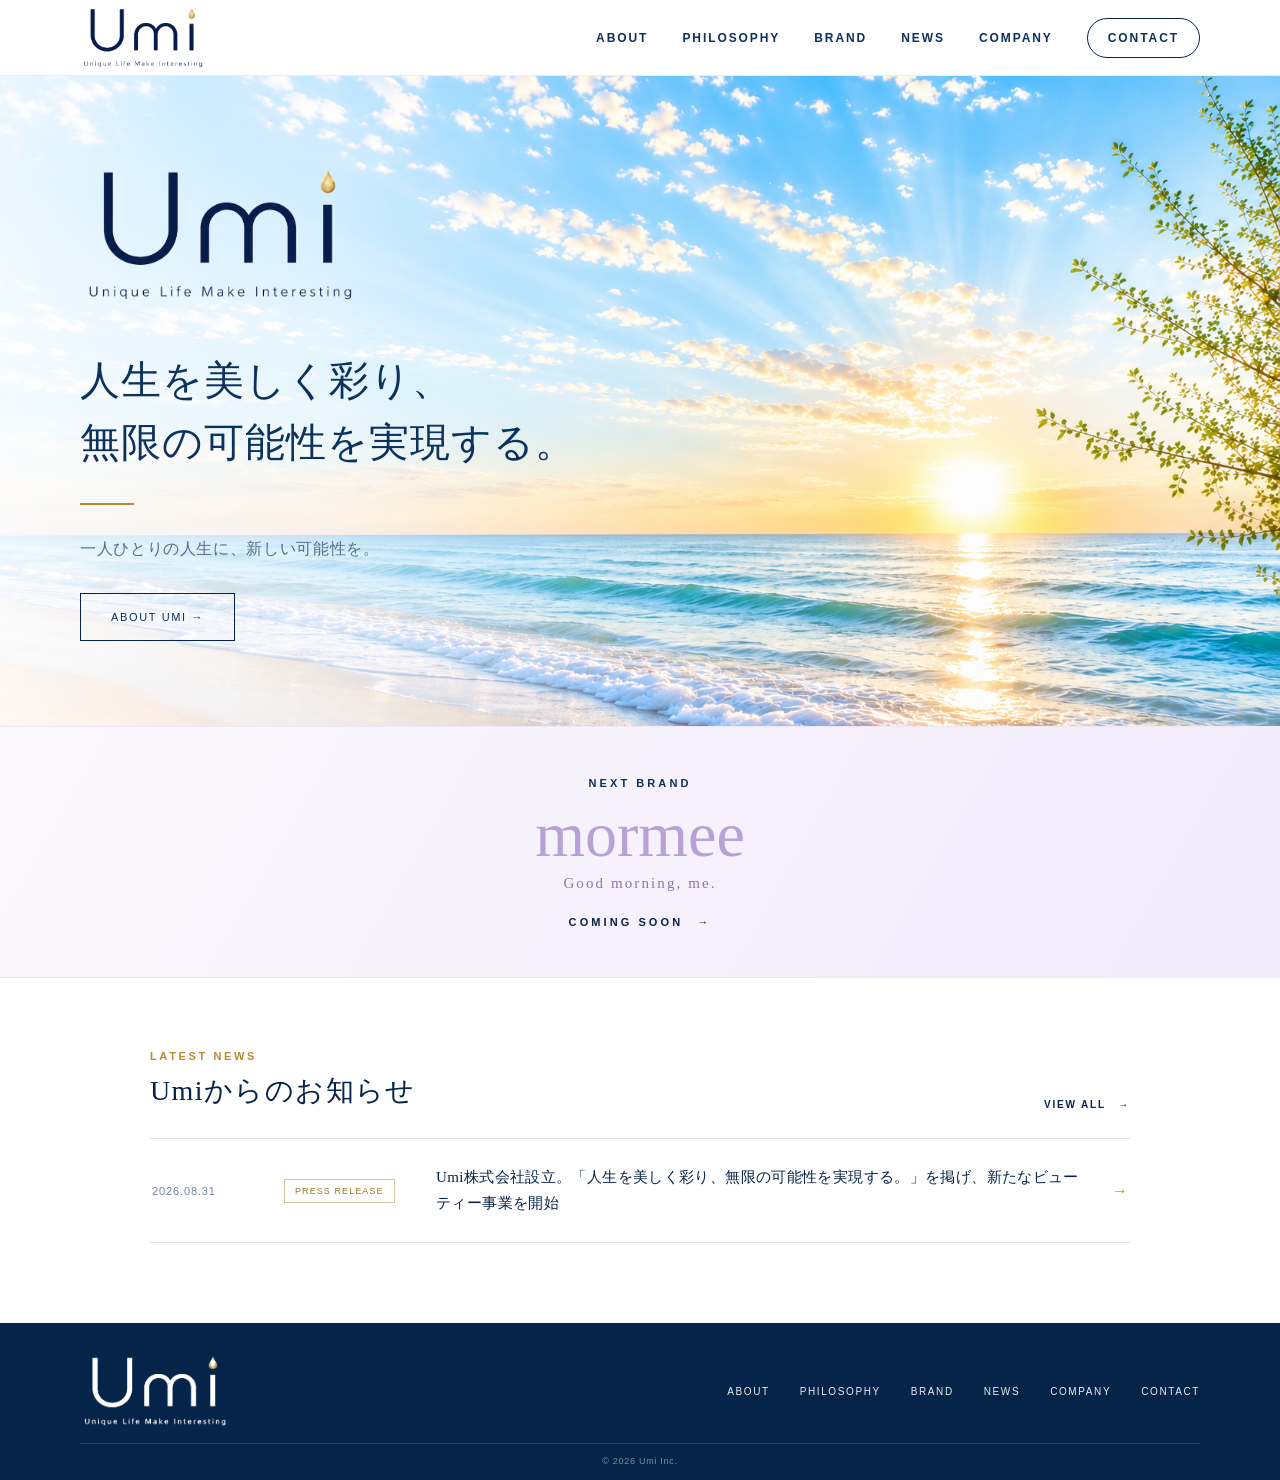
==== commit ef911233: "Add files via upload" ====
--- a/index.html
+++ b/index.html
@@ -14,6 +14,7 @@
       <a href="about.html">ABOUT</a>
       <a href="philosophy.html">PHILOSOPHY</a>
       <a href="brand.html">BRAND</a>
+      <a href="news.html">NEWS</a>
       <a href="company.html">COMPANY</a>
       <a class="contact" href="contact.html">CONTACT</a>
     </nav>
@@ -41,6 +42,26 @@
       <div class="next-brand-coming">COMING SOON <span>→</span></div>
     </a>
   </section>
+
+  <section class="home-news">
+    <div class="wrap home-news-inner">
+      <div class="home-news-heading">
+        <div>
+          <p class="home-news-kicker">LATEST NEWS</p>
+          <h2>Umiからのお知らせ</h2>
+        </div>
+        <a class="home-news-viewall" href="news.html">VIEW ALL <span>→</span></a>
+      </div>
+
+      <a class="home-news-item" href="news-20260831.html">
+        <time datetime="2026-08-31">2026.08.31</time>
+        <span class="home-news-category">PRESS RELEASE</span>
+        <p>Umi株式会社設立。「人生を美しく彩り、無限の可能性を実現する。」を掲げ、新たなビューティー事業を開始</p>
+        <span class="home-news-arrow">→</span>
+      </a>
+    </div>
+  </section>
+
 </main>
 
 <footer>
@@ -53,7 +74,8 @@
         <a href="about.html">ABOUT</a>
         <a href="philosophy.html">PHILOSOPHY</a>
         <a href="brand.html">BRAND</a>
-        <a href="company.html">COMPANY</a>
+        <a href="news.html">NEWS</a>
+      <a href="company.html">COMPANY</a>
         <a href="contact.html">CONTACT</a>
       </nav>
     </div>
--- a/style.css
+++ b/style.css
@@ -1006,3 +1006,161 @@
 }
 
 .contact-page{background:#fff;color:var(--deep)}.contact-title{background:linear-gradient(120deg,#f8f6f1 0%,#fff 58%,#f4f1f7 100%);padding:88px 0 78px}.contact-title-inner{text-align:center}.contact-kicker{margin:0 0 10px;font-family:Georgia,"Times New Roman",serif;font-size:46px;letter-spacing:.09em}.contact-title h1{margin:0;font-size:18px;font-weight:400;letter-spacing:.25em}.contact-gold-line{width:38px;height:1px;background:var(--gold);margin:28px auto}.contact-intro{font-size:15px;line-height:2;letter-spacing:.08em;color:#526f8d}.contact-form-section{padding:72px 0 90px}.contact-form-wrap{max-width:820px}.umi-contact-form{border-top:1px solid #e3e4e7}.contact-field{display:grid;grid-template-columns:210px 1fr;gap:28px;padding:26px 0;border-bottom:1px solid #e3e4e7}.contact-field label{padding-top:13px;font-size:14px;font-weight:600}.contact-field label span{margin-left:8px;padding:2px 7px;border:1px solid #b98a2f;color:#9b762c;font-size:9px}.contact-field label small{margin-left:8px;color:#8b96a3}.contact-field input,.contact-field select,.contact-field textarea{width:100%;border:1px solid #d9dce1;background:#fff;color:var(--deep);font:inherit;font-size:15px;padding:13px 15px}.contact-field textarea{resize:vertical;min-height:180px}.contact-submit{text-align:center;padding-top:46px}.contact-submit button{min-width:230px;padding:17px 32px;border:1px solid var(--deep);background:#fff;color:var(--deep);font-size:12px;font-weight:700;letter-spacing:.2em;cursor:pointer}.contact-submit button:hover{background:var(--deep);color:#fff}.contact-note{margin:28px 0 0;text-align:center;color:#78899a;font-size:12px}@media(max-width:700px){.contact-title{padding:58px 0 52px}.contact-kicker{font-size:36px}.contact-intro{font-size:13px;text-align:left}.pc-only{display:none}.contact-form-section{padding:44px 0 60px}.contact-field{display:block;padding:20px 0}.contact-field label{display:block;padding:0 0 10px}.contact-field input,.contact-field select,.contact-field textarea{font-size:16px}.contact-submit button{width:100%}}
+
+/* =========================================================
+   NEWS — Umi corporate news / PR TIMES
+   ========================================================= */
+
+.navlinks .is-current{position:relative}
+.navlinks .is-current:after{
+  content:"";position:absolute;left:0;right:0;bottom:-12px;
+  width:26px;height:1px;margin:auto;background:var(--gold)
+}
+
+/* HOME : LATEST NEWS */
+.home-news{padding:72px 0 80px;background:#fff}
+.home-news-inner{max-width:980px}
+.home-news-heading{
+  display:flex;align-items:flex-end;justify-content:space-between;
+  gap:28px;margin-bottom:28px
+}
+.home-news-kicker{
+  margin:0 0 10px;font-family:Arial,sans-serif;font-size:11px;
+  font-weight:700;letter-spacing:.24em;color:var(--gold)
+}
+.home-news-heading h2{
+  margin:0;font-size:28px;font-weight:400;letter-spacing:.05em;color:var(--deep)
+}
+.home-news-viewall{
+  font-family:Arial,sans-serif;font-size:10px;font-weight:700;
+  letter-spacing:.18em;color:var(--deep);white-space:nowrap
+}
+.home-news-viewall span{margin-left:8px}
+.home-news-item{
+  display:grid;grid-template-columns:110px 130px 1fr 26px;
+  align-items:center;gap:22px;padding:26px 2px;
+  border-top:1px solid var(--line);border-bottom:1px solid var(--line);
+  transition:.2s
+}
+.home-news-item:hover{padding-left:10px;background:#fbfaf7}
+.home-news-item time{
+  font-family:Arial,sans-serif;font-size:11px;letter-spacing:.08em;color:#73869a
+}
+.home-news-category{
+  display:inline-block;width:max-content;padding:6px 10px;border:1px solid #d5c39e;
+  font-family:Arial,sans-serif;font-size:9px;letter-spacing:.12em;color:#9b762c
+}
+.home-news-item p{
+  margin:0;font-size:15px;line-height:1.7;letter-spacing:.025em;color:var(--deep)
+}
+.home-news-arrow{font-family:Arial,sans-serif;color:var(--gold);text-align:right}
+
+/* NEWS LIST */
+.news-page,.news-detail-page{background:#fff;color:var(--deep)}
+.news-hero{
+  padding:86px 0 78px;
+  background:linear-gradient(120deg,#f8f6f1 0%,#fff 58%,#f4f1f7 100%);
+  border-bottom:1px solid rgba(6,36,74,.06)
+}
+.news-hero-inner{text-align:center}
+.news-en{
+  margin:0 0 10px;font-family:Georgia,"Times New Roman",serif;
+  font-size:48px;letter-spacing:.08em;color:var(--deep)
+}
+.news-hero h1{margin:0;font-size:18px;font-weight:400;letter-spacing:.26em}
+.news-gold-line{width:38px;height:1px;background:var(--gold);margin:27px auto}
+.news-lead{margin:0;font-size:14px;letter-spacing:.08em;color:#647b92}
+
+.news-list-section{padding:70px 0 94px}
+.news-container{max-width:920px}
+.news-filter{
+  display:flex;gap:24px;flex-wrap:wrap;padding-bottom:22px;
+  border-bottom:1px solid #e2e5e8;
+  font-family:Arial,sans-serif;font-size:10px;font-weight:700;
+  letter-spacing:.14em;color:#8a99a8
+}
+.news-filter span{padding-bottom:8px}
+.news-filter .is-active{color:var(--deep);border-bottom:1px solid var(--gold)}
+.news-card>a{
+  display:block;padding:34px 8px 38px;border-bottom:1px solid #e2e5e8;
+  transition:.2s
+}
+.news-card>a:hover{padding-left:16px;background:#fbfaf7}
+.news-card-meta{
+  display:flex;align-items:center;gap:18px;margin-bottom:18px;
+  font-family:Arial,sans-serif
+}
+.news-card-meta time{font-size:11px;letter-spacing:.08em;color:#71859a}
+.news-card-meta span{
+  padding:5px 9px;border:1px solid #d5c39e;
+  font-size:9px;letter-spacing:.12em;color:#9b762c
+}
+.news-card h2{
+  margin:0 0 16px;font-size:21px;font-weight:400;line-height:1.75;
+  letter-spacing:.02em;color:var(--deep)
+}
+.news-card p{margin:0;color:#60778e;font-size:14px;line-height:1.9}
+.news-card-more{
+  margin-top:20px;font-family:Arial,sans-serif;font-size:10px;
+  font-weight:700;letter-spacing:.16em
+}
+.news-card-more b{margin-left:8px;color:var(--gold)}
+
+/* NEWS DETAIL */
+.news-detail{padding:82px 0 96px}
+.news-detail-wrap{width:min(820px,calc(100% - 48px));margin:0 auto}
+.news-detail-meta{
+  display:flex;align-items:center;gap:18px;margin-bottom:24px;
+  font-family:Arial,sans-serif
+}
+.news-detail-meta time{font-size:11px;letter-spacing:.08em;color:#71859a}
+.news-detail-meta span{
+  padding:5px 9px;border:1px solid #d5c39e;
+  font-size:9px;letter-spacing:.12em;color:#9b762c
+}
+.news-detail h1{
+  margin:0;font-size:clamp(25px,3vw,38px);font-weight:400;
+  line-height:1.65;letter-spacing:.025em;color:var(--deep)
+}
+.news-detail-line{width:44px;height:1px;background:var(--gold);margin:32px 0 42px}
+.news-detail-body p{
+  margin:0 0 24px;font-size:15px;line-height:2.05;
+  letter-spacing:.035em;color:#405f7d
+}
+.prtimes-button{
+  display:inline-flex;align-items:center;gap:20px;margin-top:22px;
+  padding:17px 25px;border:1px solid var(--deep);
+  font-family:Arial,"Yu Gothic",sans-serif;font-size:11px;font-weight:700;
+  letter-spacing:.11em;transition:.2s
+}
+.prtimes-button:hover{background:var(--deep);color:#fff}
+.prtimes-button span{color:var(--gold)}
+.news-detail-back{
+  margin-top:64px;padding-top:24px;border-top:1px solid #e2e5e8;
+  font-family:Arial,"Yu Gothic",sans-serif;font-size:11px;letter-spacing:.08em
+}
+
+/* NEWS mobile */
+@media(max-width:800px){
+  .navlinks .is-current:after{display:none}
+  .home-news{padding:52px 0 58px}
+  .home-news-heading{align-items:flex-start}
+  .home-news-heading h2{font-size:23px}
+  .home-news-item{
+    grid-template-columns:92px 1fr 20px;gap:10px 14px;padding:22px 0
+  }
+  .home-news-category{grid-column:2}
+  .home-news-item p{grid-column:1 / 3;font-size:14px}
+  .home-news-arrow{grid-column:3;grid-row:1 / 4}
+  .news-hero{padding:58px 0 52px}
+  .news-en{font-size:38px}
+  .news-list-section{padding:46px 0 64px}
+  .news-filter{gap:14px}
+  .news-card>a{padding:28px 0 32px}
+  .news-card h2{font-size:18px}
+  .news-detail{padding:52px 0 68px}
+  .news-detail-wrap{width:calc(100% - 36px)}
+  .news-detail h1{font-size:25px;line-height:1.7}
+  .news-detail-body p{font-size:14px}
+  .prtimes-button{width:100%;justify-content:space-between}
+}
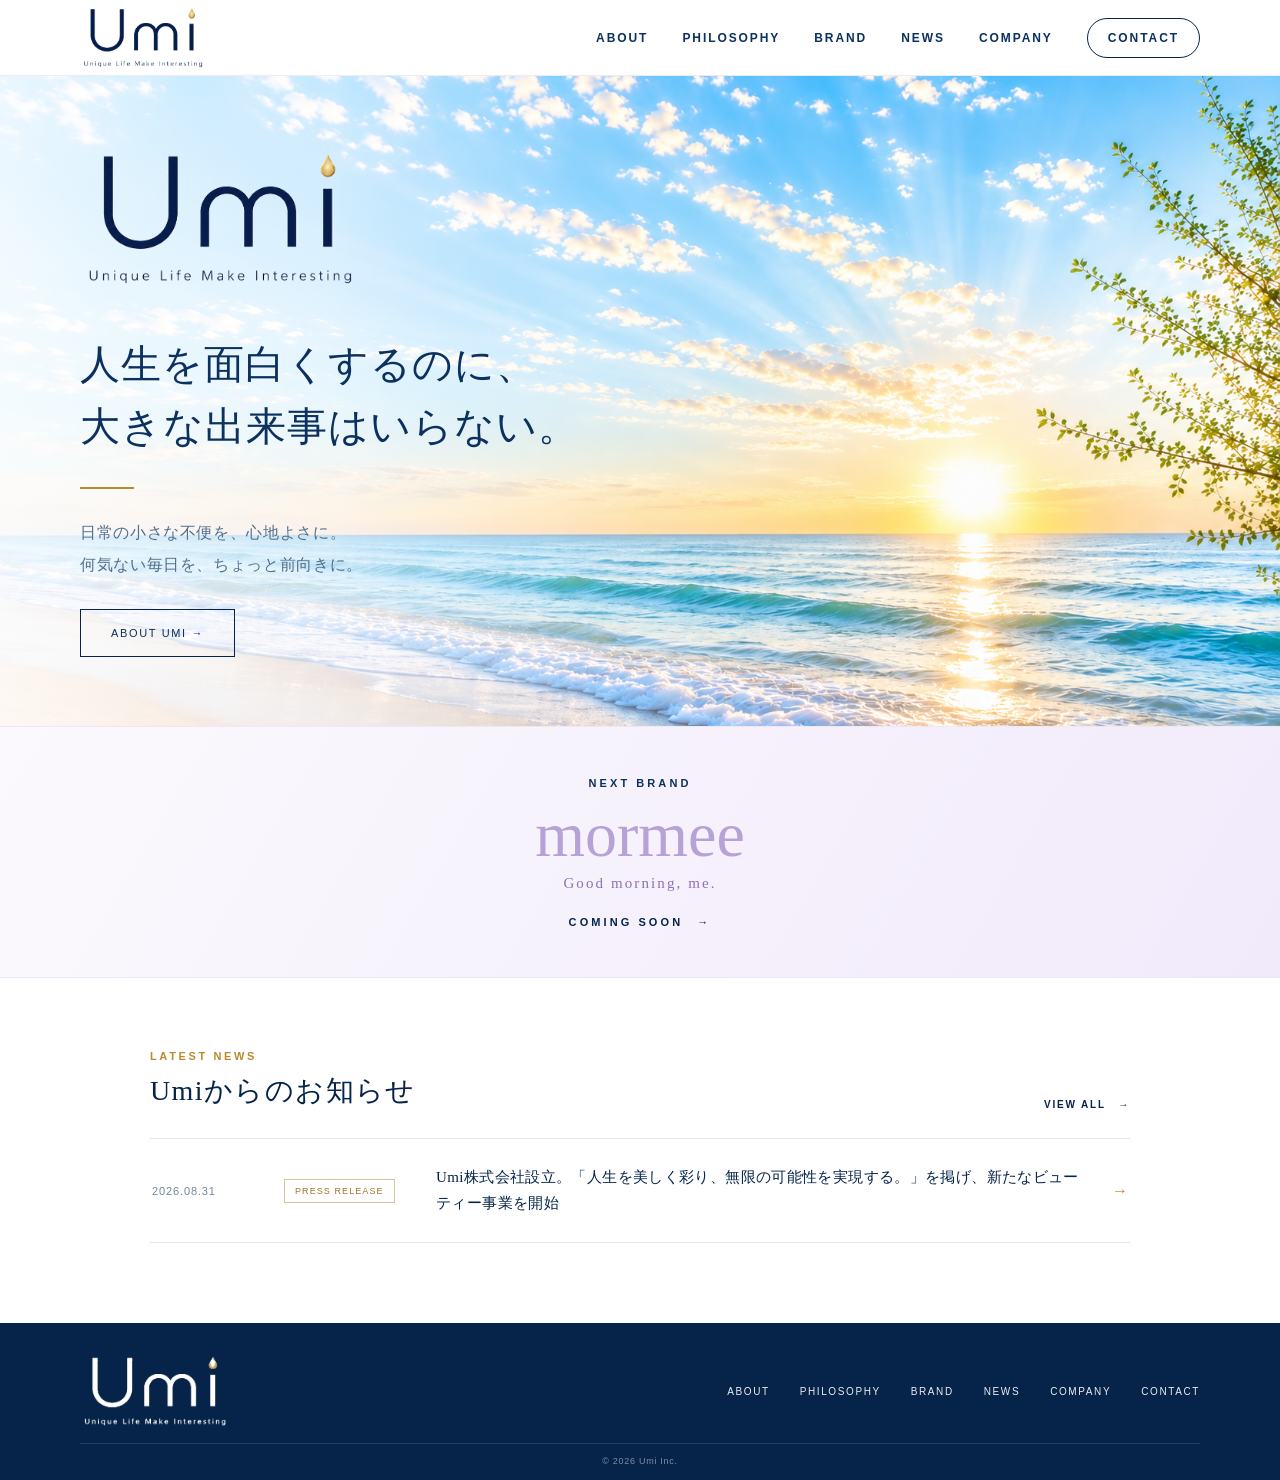
==== commit 1805f074: "Add files via upload" ====
--- a/index.html
+++ b/index.html
@@ -26,9 +26,9 @@
     <div class="wrap hero-inner">
       <div class="hero-copy">
         <img class="hero-logo" src="umi-logo.png" alt="Umi">
-        <h1><span>人生を美しく彩り、</span><span>無限の可能性を実現する。</span></h1>
+        <h1><span>人生を面白くするのに、</span><span>大きな出来事はいらない。</span></h1>
         <div class="gold-line"></div>
-        <p>一人ひとりの人生に、新しい可能性を。</p>
+        <p>日常の小さな不便を、心地よさに。<br>何気ない毎日を、ちょっと前向きに。</p>
         <a class="btn" href="about.html">ABOUT UMI →</a>
       </div>
     </div>
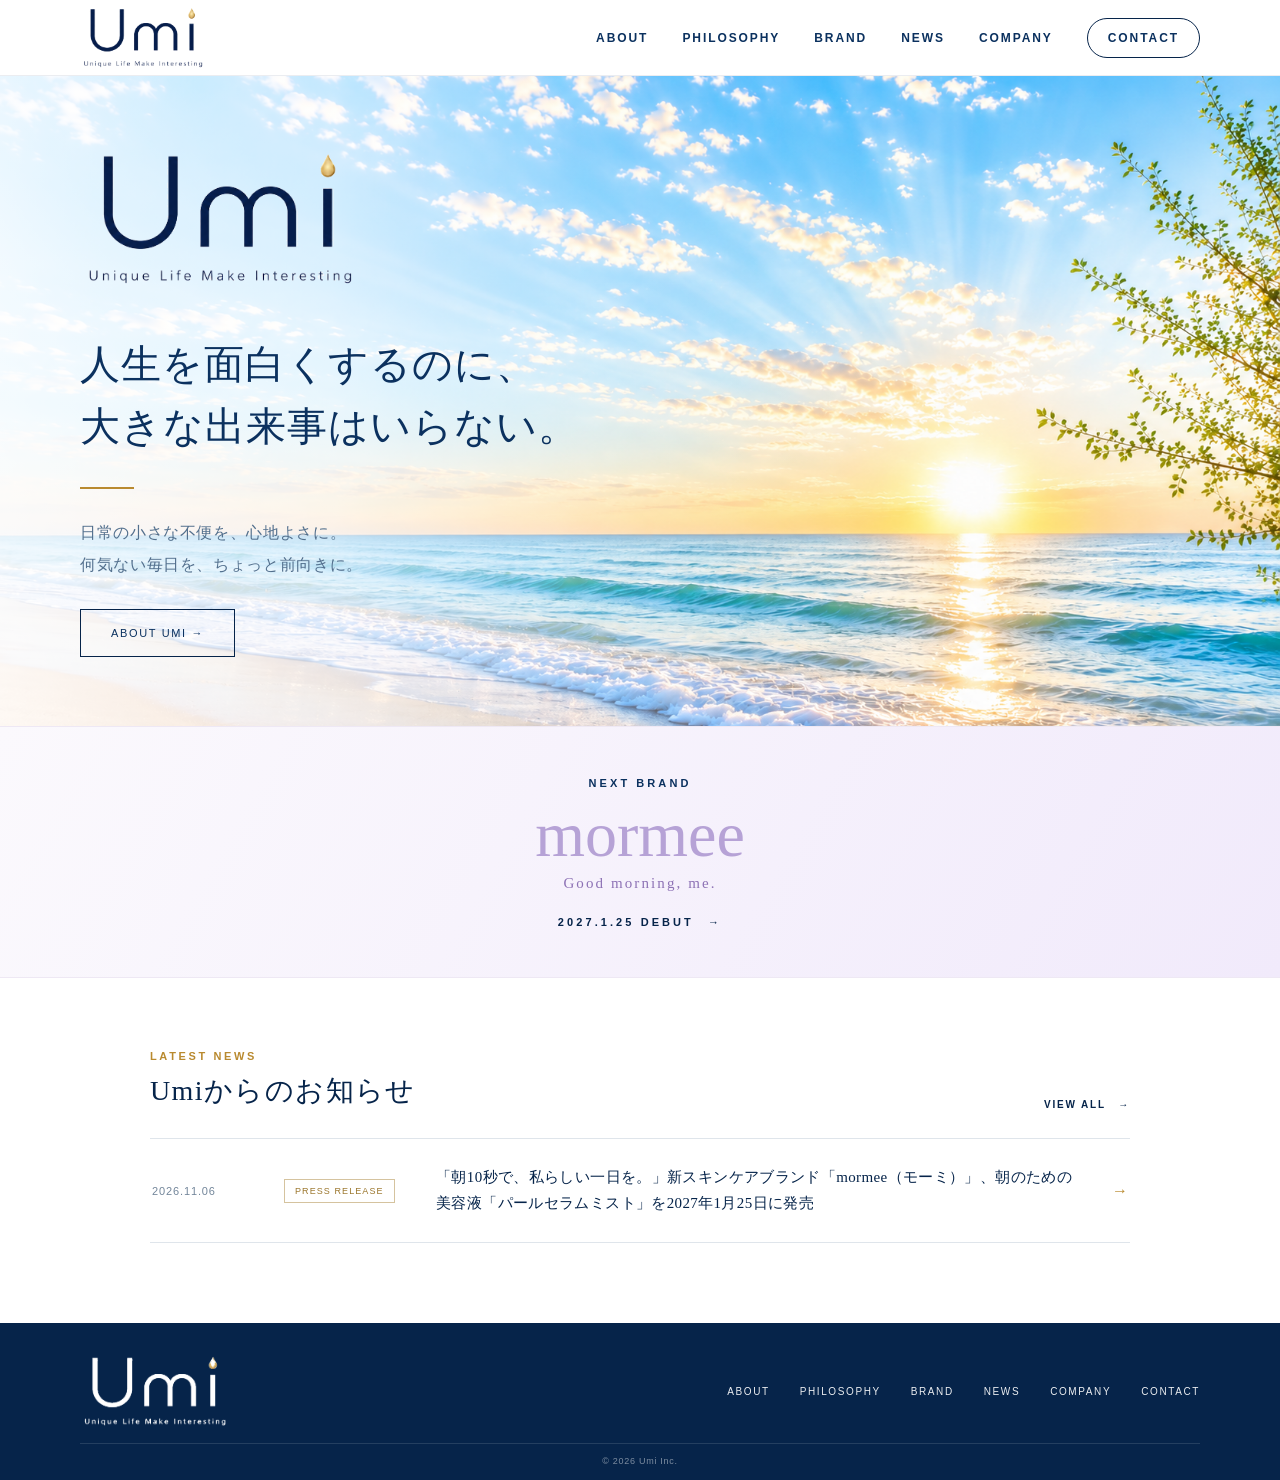
==== commit 440cc9eb: "Update mormee launch date and latest news" ====
--- a/index.html
+++ b/index.html
@@ -39,7 +39,7 @@
       <div class="next-brand-kicker">NEXT BRAND</div>
       <div class="next-brand-name">mormee</div>
       <div class="next-brand-tag">Good morning, me.</div>
-      <div class="next-brand-coming">COMING SOON <span>→</span></div>
+      <div class="next-brand-coming">2027.1.25 DEBUT <span>→</span></div>
     </a>
   </section>
 
@@ -53,10 +53,10 @@
         <a class="home-news-viewall" href="news.html">VIEW ALL <span>→</span></a>
       </div>
 
-      <a class="home-news-item" href="news-20260831.html">
-        <time datetime="2026-08-31">2026.08.31</time>
+      <a class="home-news-item" href="https://prtimes.jp/main/html/rd/p/000000005.000189914.html" target="_blank" rel="noopener noreferrer">
+        <time datetime="2026-11-06">2026.11.06</time>
         <span class="home-news-category">PRESS RELEASE</span>
-        <p>Umi株式会社設立。「人生を美しく彩り、無限の可能性を実現する。」を掲げ、新たなビューティー事業を開始</p>
+        <p>「朝10秒で、私らしい一日を。」新スキンケアブランド「mormee（モーミ）」、朝のための美容液「パールセラムミスト」を2027年1月25日に発売</p>
         <span class="home-news-arrow">→</span>
       </a>
     </div>
--- a/style.css
+++ b/style.css
@@ -1164,3 +1164,65 @@
   .news-detail-body p{font-size:14px}
   .prtimes-button{width:100%;justify-content:space-between}
 }
+
+
+/* =========================================================
+   Umi message refinement — HOME / ABOUT
+   Keeps existing photos, structure and brand colors unchanged.
+   ========================================================= */
+
+/* Clear type rhythm in the HOME hero without changing the imagery. */
+.hero-copy h1 {
+  overflow-wrap: normal;
+}
+
+/* ABOUT: the three guiding principles remain an editorial statement. */
+.about-intro-copy .about-belief {
+  margin: 28px 0 27px;
+  color: var(--deep);
+  font-size: clamp(17px, 1.55vw, 21px);
+  font-weight: 600;
+  line-height: 2;
+  letter-spacing: .045em;
+}
+
+/* The founding words are a closing signature, not ordinary body text. */
+.about-intro-copy .about-closing-message {
+  margin: 36px 0 0;
+  padding-top: 25px;
+  position: relative;
+  color: var(--deep);
+  font-size: clamp(18px, 1.65vw, 23px);
+  font-weight: 600;
+  line-height: 1.85;
+  letter-spacing: .04em;
+}
+.about-intro-copy .about-closing-message::before {
+  content: "";
+  position: absolute;
+  left: 0;
+  top: 0;
+  width: 48px;
+  height: 2px;
+  background: var(--gold);
+}
+
+@media (max-width: 850px) {
+  .about-intro-copy .about-closing-message {
+    font-size: 21px;
+    margin-top: 31px;
+  }
+}
+@media (max-width: 600px) {
+  .hero-copy h1 { font-size: clamp(26px, 6.7vw, 34px); }
+  .about-intro-copy .about-belief {
+    font-size: 18px;
+    line-height: 1.95;
+    margin: 24px 0;
+  }
+  .about-intro-copy .about-closing-message {
+    font-size: 19px;
+    margin-top: 28px;
+    padding-top: 22px;
+  }
+}
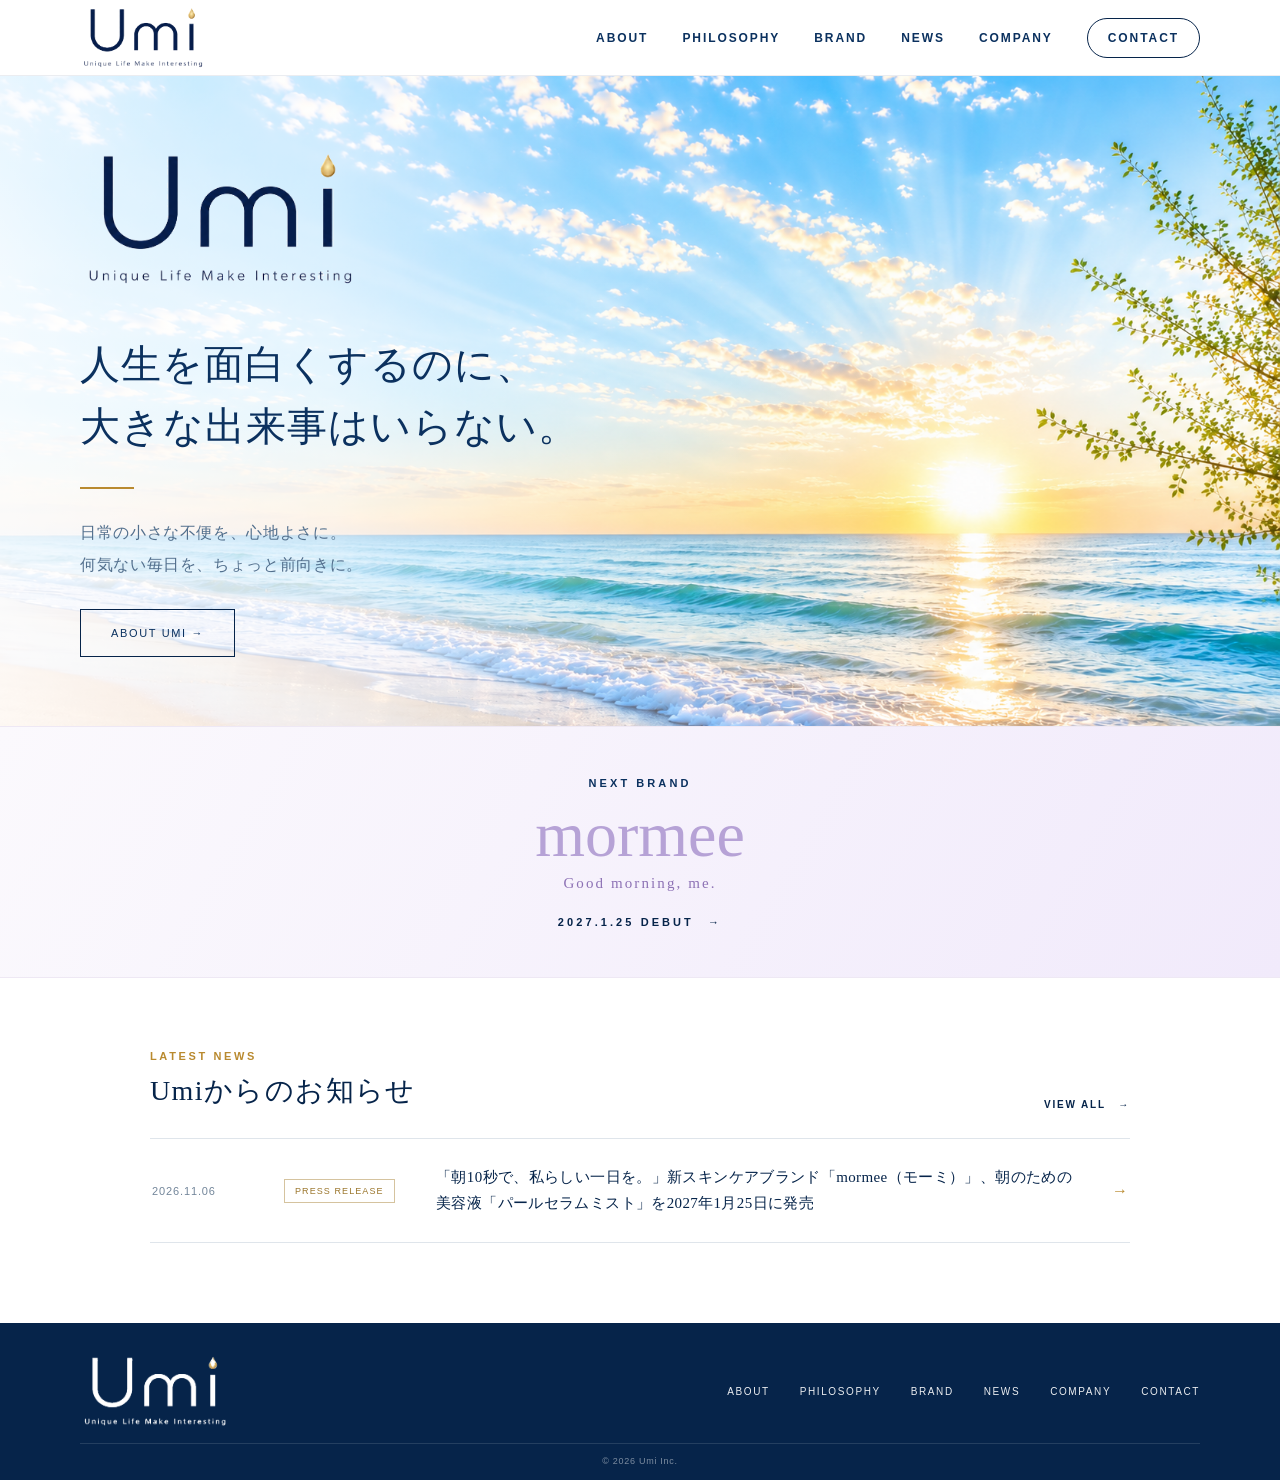
==== commit 9d8eb2fa: "Update index.html" ====
--- a/index.html
+++ b/index.html
@@ -1,12 +1,34 @@
 <!doctype html>
 <html lang="ja">
 <head>
+  
+<!-- Google Tag Manager -->
+<script>
+(function(w,d,s,l,i){
+  w[l]=w[l]||[];
+  w[l].push({'gtm.start':new Date().getTime(),event:'gtm.js'});
+  var f=d.getElementsByTagName(s)[0],
+      j=d.createElement(s),
+      dl=l!='dataLayer'?'&l='+l:'';
+  j.async=true;
+  j.src='https://www.googletagmanager.com/gtm.js?id='+i+dl;
+  f.parentNode.insertBefore(j,f);
+})(window,document,'script','dataLayer','GTM-MWCZC3K4');
+</script>
+<!-- End Google Tag Manager -->
+
 <meta charset="utf-8">
 <meta name="viewport" content="width=device-width,initial-scale=1">
 <title>Umi株式会社 | Unique Life Make Interesting</title>
 <link rel="stylesheet" href="style.css">
 </head>
-<body>
+  <body>
+    
+<!-- Google Tag Manager (noscript) -->
+<noscript><iframe src="https://www.googletagmanager.com/ns.html?id=GTM-MWCZC3K4"
+height="0" width="0" style="display:none;visibility:hidden"></iframe></noscript>
+<!-- End Google Tag Manager (noscript) -->
+
 <header>
   <div class="wrap nav">
     <a href="index.html"><img class="nav-logo" src="umi-logo.png" alt="Umi"></a>
--- a/style.css
+++ b/style.css
@@ -1226,3 +1226,404 @@
     padding-top: 22px;
   }
 }
+
+
+/* =========================================================
+   mormee 2027.1.25 DEBUT
+   Keeps the existing BRAND visual while replacing the old
+   COMING SOON area visually with the confirmed launch date.
+   ========================================================= */
+.brand-approved-hero{position:relative}
+.brand-debut-date{
+  position:absolute;
+  left:50%;
+  bottom:5.8%;
+  transform:translateX(-50%);
+  z-index:2;
+  min-width:300px;
+  padding:10px 18px 12px;
+  background:rgba(248,245,250,.96);
+  color:#9176ac;
+  font-family:Arial,sans-serif;
+  font-size:22px;
+  font-weight:500;
+  line-height:1.2;
+  letter-spacing:.24em;
+  text-align:center;
+  white-space:nowrap;
+}
+@media(max-width:700px){
+  .brand-debut-date{
+    bottom:5.2%;
+    min-width:220px;
+    padding:7px 10px 9px;
+    font-size:13px;
+    letter-spacing:.16em;
+  }
+}
+
+
+/* =========================================================
+   mormee BRAND PAGE v2 — 2026.11.06
+   World view → features → ingredients → usage → launch
+   ========================================================= */
+.mormee-brand-page{background:#fff;color:var(--deep)}
+.mormee-hero{
+  min-height:680px;display:grid;grid-template-columns:44% 56%;
+  background:linear-gradient(135deg,#fbf9fd 0%,#f4edf9 48%,#fff9f3 100%);
+  overflow:hidden
+}
+.mormee-hero-copy{
+  display:flex;flex-direction:column;justify-content:center;align-items:center;
+  padding:70px 42px;text-align:center;position:relative;z-index:2
+}
+.mormee-sun{margin:0;color:#9a82b7;font-size:38px;line-height:1}
+.mormee-wordmark{
+  margin:4px 0 0;color:#987fb4;font-family:Arial,sans-serif;
+  font-size:clamp(54px,6vw,82px);font-weight:300;line-height:1;letter-spacing:.06em
+}
+.mormee-hero-tag{
+  margin:13px 0 0;color:#8f75ad;font-family:Georgia,serif;
+  font-size:16px;letter-spacing:.14em
+}
+.mormee-hero-line{width:44px;height:1px;background:var(--gold);margin:34px 0}
+.mormee-hero h1{
+  margin:0;color:#8f75ad;font-size:clamp(30px,3.3vw,48px);
+  font-weight:400;line-height:1.55;letter-spacing:.05em
+}
+.mormee-product-name{margin:29px 0 0;color:#80669d;font-size:17px;letter-spacing:.08em}
+.mormee-product-en{
+  margin:8px 0 0;color:#9078aa;font-family:Arial,sans-serif;
+  font-size:11px;font-weight:700;letter-spacing:.24em
+}
+.mormee-debut{
+  margin:42px 0 0;color:#725688;font-family:Georgia,serif;
+  font-size:22px;letter-spacing:.18em
+}
+.mormee-hero-visual{
+  min-height:680px;
+  background-image:
+    linear-gradient(90deg,rgba(247,242,250,.18),rgba(255,255,255,0) 24%),
+    url("brand-mormee-hero.png");
+  background-size:cover;
+  background-position:72% center;
+  background-repeat:no-repeat
+}
+
+.mormee-section-wrap{width:min(1080px,calc(100% - 48px));margin:0 auto}
+.mormee-section-kicker{
+  margin:0 0 14px;color:var(--gold);font-family:Arial,sans-serif;
+  font-size:11px;font-weight:700;letter-spacing:.24em
+}
+.mormee-section-heading{text-align:center;margin-bottom:44px}
+.mormee-section-heading h2,.mormee-intro h2{
+  margin:0;color:var(--deep);font-size:clamp(27px,3vw,39px);
+  font-weight:400;line-height:1.65;letter-spacing:.05em
+}
+.mormee-section-heading>p:last-child{
+  margin:17px auto 0;max-width:680px;color:#60778e;font-size:14px;line-height:1.9
+}
+
+.mormee-intro{padding:92px 0 96px;text-align:center;background:#fff}
+.mormee-intro-lead{
+  margin:30px auto 0;max-width:790px;color:#526f8d;font-size:15px;
+  line-height:2.15;letter-spacing:.04em
+}
+
+.mormee-features{padding:90px 0 98px;background:#faf8fc}
+.mormee-feature-grid{
+  display:grid;grid-template-columns:repeat(5,1fr);gap:1px;
+  background:rgba(145,118,172,.17);border:1px solid rgba(145,118,172,.17)
+}
+.mormee-feature-grid article{
+  min-height:260px;background:#fff;padding:34px 23px;text-align:center
+}
+.mormee-feature-grid span{
+  display:block;color:#c1acd9;font-family:Georgia,serif;font-size:30px;margin-bottom:22px
+}
+.mormee-feature-grid h3{
+  margin:0 0 15px;color:#80669d;font-size:18px;font-weight:400;letter-spacing:.05em
+}
+.mormee-feature-grid p{margin:0;color:#65798e;font-size:12px;line-height:1.9}
+
+.mormee-complex{padding:92px 0 98px;background:#fff}
+.mormee-ingredient-grid{
+  display:grid;grid-template-columns:repeat(3,1fr);gap:18px
+}
+.mormee-ingredient-grid article{
+  padding:30px 24px;text-align:center;border:1px solid #eee8f3;
+  background:linear-gradient(145deg,#fff,#fbf9fd)
+}
+.mormee-ingredient-grid h3{
+  margin:0;color:#80669d;font-size:19px;font-weight:400;letter-spacing:.04em
+}
+.mormee-ingredient-grid p{margin:9px 0 0;color:#78899b;font-size:12px;line-height:1.6}
+.mormee-ingredient-note{
+  margin:24px 0 0;text-align:center;color:#9099a2;font-size:10px;line-height:1.7
+}
+
+.mormee-scenes{padding:90px 0 100px;background:linear-gradient(130deg,#fbf9fd,#f5eff9)}
+.mormee-scene-grid{display:grid;grid-template-columns:repeat(4,1fr);gap:18px}
+.mormee-scene-grid div{
+  min-height:170px;padding:30px 18px;background:rgba(255,255,255,.82);
+  border:1px solid rgba(145,118,172,.16);text-align:center
+}
+.mormee-scene-grid span{
+  display:block;margin-bottom:17px;color:#b59ccc;font-family:Georgia,serif;font-size:24px
+}
+.mormee-scene-grid p{
+  margin:0;color:#725e8b;font-size:16px;line-height:1.8;letter-spacing:.06em
+}
+
+.mormee-closing{
+  padding:100px 24px 105px;text-align:center;
+  background:linear-gradient(120deg,#fff 0%,#f7f1fa 50%,#fff9f2 100%)
+}
+.mormee-closing-logo{
+  margin:0;color:#9a82b7;font-family:Arial,sans-serif;
+  font-size:52px;font-weight:300;letter-spacing:.06em
+}
+.mormee-closing-tag{margin:8px 0 0;color:#8f75ad;font-family:Georgia,serif;letter-spacing:.13em}
+.mormee-closing h2{
+  margin:30px 0 0;color:#80669d;font-size:clamp(30px,3.2vw,44px);
+  font-weight:400;letter-spacing:.06em
+}
+.mormee-closing-line{width:42px;height:1px;background:var(--gold);margin:30px auto}
+.mormee-closing-date{
+  margin:0;color:#725688;font-family:Georgia,serif;font-size:24px;letter-spacing:.18em
+}
+.mormee-closing-product{margin:17px 0 0;color:#76879a;font-size:12px;letter-spacing:.08em}
+
+@media(max-width:900px){
+  .mormee-hero{grid-template-columns:1fr;min-height:auto}
+  .mormee-hero-copy{padding:64px 24px 58px}
+  .mormee-hero-visual{min-height:480px;background-position:center center}
+  .mormee-feature-grid{grid-template-columns:repeat(2,1fr)}
+  .mormee-feature-grid article:last-child{grid-column:1/-1}
+  .mormee-ingredient-grid{grid-template-columns:repeat(2,1fr)}
+  .mormee-scene-grid{grid-template-columns:repeat(2,1fr)}
+}
+@media(max-width:600px){
+  .mormee-section-wrap{width:calc(100% - 34px)}
+  .mormee-hero-copy{padding:52px 20px 48px}
+  .mormee-wordmark{font-size:55px}
+  .mormee-hero h1{font-size:30px}
+  .mormee-product-name{font-size:15px}
+  .mormee-debut{font-size:18px;letter-spacing:.12em}
+  .mormee-hero-visual{min-height:360px;background-position:62% center}
+  .mormee-intro,.mormee-features,.mormee-complex,.mormee-scenes{padding:64px 0 70px}
+  .mormee-intro-lead{font-size:13px;text-align:left}
+  .mormee-intro-lead br{display:none}
+  .mormee-feature-grid{grid-template-columns:1fr}
+  .mormee-feature-grid article:last-child{grid-column:auto}
+  .mormee-feature-grid article{min-height:0;padding:28px 24px}
+  .mormee-ingredient-grid{grid-template-columns:1fr}
+  .mormee-scene-grid{grid-template-columns:1fr 1fr;gap:10px}
+  .mormee-scene-grid div{min-height:145px;padding:24px 10px}
+  .mormee-scene-grid p{font-size:14px}
+  .mormee-closing{padding:70px 18px 76px}
+  .mormee-closing-logo{font-size:44px}
+  .mormee-closing-date{font-size:19px;letter-spacing:.12em}
+}
+
+
+/* BRAND hero final: official logo + product-only visual */
+.mormee-official-logo{
+  display:block;
+  width:min(360px,80%);
+  height:auto;
+  margin:0 auto;
+  mix-blend-mode:multiply;
+}
+.mormee-hero-visual{
+  min-height:680px !important;
+  background-image:url("mormee-product-hero.jpg") !important;
+  background-size:cover !important;
+  background-position:center center !important;
+  background-repeat:no-repeat !important;
+}
+@media(max-width:900px){
+  .mormee-official-logo{width:min(330px,84%)}
+  .mormee-hero-visual{min-height:500px !important}
+}
+@media(max-width:600px){
+  .mormee-official-logo{width:min(280px,88%)}
+  .mormee-hero-visual{
+    min-height:360px !important;
+    background-position:66% center !important;
+  }
+}
+
+/* BRAND hero emergency fix */
+.mormee-hero-copy{overflow:hidden}
+.mormee-official-logo{
+  width:min(300px,72%) !important;
+  max-width:300px !important;
+  height:auto !important;
+  margin:0 auto 30px !important;
+  object-fit:contain !important;
+  mix-blend-mode:normal !important;
+}
+.mormee-hero h1{
+  white-space:nowrap;
+  font-size:clamp(26px,2.6vw,40px) !important;
+}
+@media(max-width:900px){
+  .mormee-hero h1{white-space:normal}
+}
+@media(max-width:600px){
+  .mormee-official-logo{
+    width:min(250px,80%) !important;
+    max-width:250px !important;
+    margin-bottom:24px !important;
+  }
+  .mormee-hero h1{
+    font-size:28px !important;
+    line-height:1.55 !important;
+    white-space:normal !important;
+  }
+}
+
+
+/* =========================================================
+   BRAND HERO FINAL SAFE FIX
+   No embedded/broken image logo.
+   Crop the existing valid brand visual to product-only area.
+   ========================================================= */
+.mormee-logo-lockup{
+  width:min(390px,82%);
+  margin:0 auto 30px;
+  text-align:center;
+  color:#8f75ad;
+}
+.mormee-logo-word{
+  margin-top:3px;
+  font-family:"Trebuchet MS","Arial Rounded MT Bold",Arial,sans-serif;
+  font-size:66px;
+  font-weight:300;
+  line-height:.95;
+  letter-spacing:.08em;
+}
+.mormee-logo-tagline{
+  margin-top:13px;
+  font-family:Arial,sans-serif;
+  font-size:15px;
+  letter-spacing:.12em;
+}
+.mormee-sun-mark{
+  position:relative;
+  width:112px;
+  height:62px;
+  margin:0 auto 4px;
+}
+.mormee-sun-mark .sun-arc{
+  position:absolute;
+  left:24px;bottom:0;
+  width:64px;height:32px;
+  border:4px solid #8f75ad;
+  border-bottom:0;
+  border-radius:64px 64px 0 0;
+}
+.mormee-sun-mark .ray{
+  position:absolute;
+  left:54px;top:2px;
+  width:4px;height:17px;
+  background:#8f75ad;
+  border-radius:3px;
+  transform-origin:2px 51px;
+}
+.mormee-sun-mark .r1{transform:rotate(-66deg)}
+.mormee-sun-mark .r2{transform:rotate(-44deg)}
+.mormee-sun-mark .r3{transform:rotate(-22deg)}
+.mormee-sun-mark .r4{transform:rotate(0deg)}
+.mormee-sun-mark .r5{transform:rotate(22deg)}
+.mormee-sun-mark .r6{transform:rotate(44deg)}
+.mormee-sun-mark .r7{transform:rotate(66deg)}
+
+.mormee-official-logo{display:none !important}
+
+.mormee-hero-visual{
+  min-height:680px !important;
+  background-image:url("brand-mormee-hero.png") !important;
+  background-size:auto 122% !important;
+  background-position:right center !important;
+  background-repeat:no-repeat !important;
+  background-color:#f8f4fb !important;
+}
+.mormee-hero h1{
+  white-space:nowrap !important;
+  font-size:clamp(26px,2.55vw,39px) !important;
+}
+@media(max-width:900px){
+  .mormee-logo-lockup{width:min(360px,86%)}
+  .mormee-logo-word{font-size:60px}
+  .mormee-hero h1{white-space:normal !important}
+  .mormee-hero-visual{
+    min-height:500px !important;
+    background-size:auto 118% !important;
+    background-position:82% center !important;
+  }
+}
+@media(max-width:600px){
+  .mormee-logo-lockup{width:min(300px,88%);margin-bottom:24px}
+  .mormee-logo-word{font-size:50px}
+  .mormee-logo-tagline{font-size:13px}
+  .mormee-sun-mark{transform:scale(.86);margin-bottom:-2px}
+  .mormee-hero h1{
+    font-size:27px !important;
+    line-height:1.55 !important;
+  }
+  .mormee-hero-visual{
+    min-height:380px !important;
+    background-size:auto 112% !important;
+    background-position:88% center !important;
+  }
+}
+/* =========================================================
+   mormee BRAND final
+   One hero image only
+   ========================================================= */
+
+.brand-single-hero {
+  width: 100%;
+  margin: 0;
+  padding: 0;
+  overflow: hidden;
+  background: #f7f3fb;
+}
+
+.brand-single-hero img {
+  display: block;
+  width: 100%;
+  height: auto;
+  margin: 0 auto;
+}
+
+/* BRAND current navigation */
+.navlinks .is-current {
+  position: relative;
+}
+
+.navlinks .is-current::after {
+  content: "";
+  position: absolute;
+  left: 50%;
+  bottom: -12px;
+  width: 34px;
+  height: 1px;
+  background: var(--gold);
+  transform: translateX(-50%);
+}
+
+@media (max-width: 700px) {
+
+  .brand-single-hero img {
+    width: 100%;
+    height: auto;
+  }
+
+  .navlinks .is-current::after {
+    display: none;
+  }
+
+}
